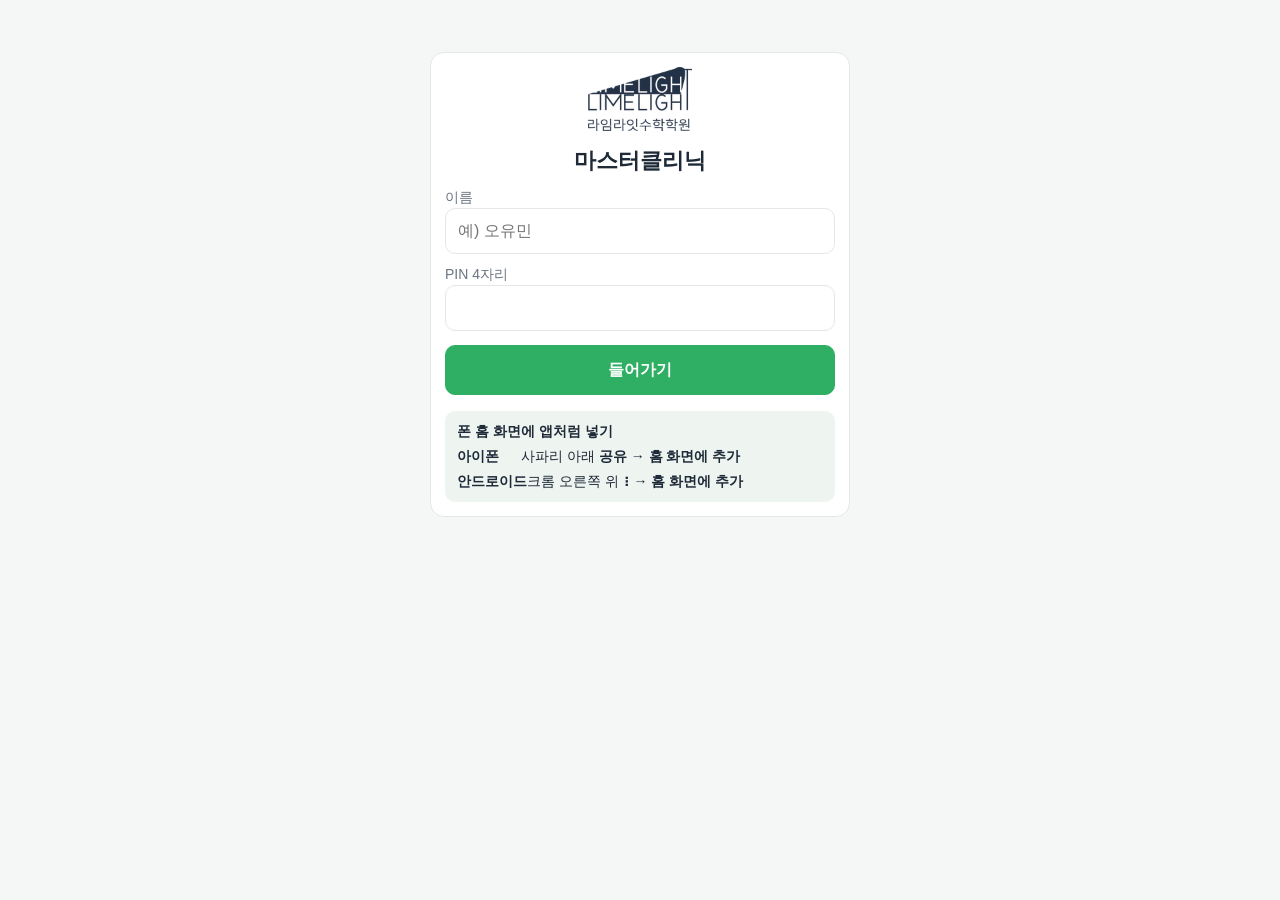
==== clinic/index.html @ de38334d "clinic: 새로고침 아이콘을 그림(SVG)으로 Co-Authored-By: Claude Opus 5.5 <noreply@anthropic.com> Claude-Session: " ====
<!doctype html>
<html lang="ko">
<meta charset="utf-8">
<meta name="viewport" content="width=device-width, initial-scale=1, viewport-fit=cover">
<title>라임라잇 마클</title>
<meta name="theme-color" content="#2eaf64">
<meta name="apple-mobile-web-app-capable" content="yes">
<meta name="apple-mobile-web-app-status-bar-style" content="default">
<meta name="apple-mobile-web-app-title" content="라임라잇 마클">
<link rel="manifest" href="manifest.webmanifest">
<link rel="apple-touch-icon" href="../teacher/icon-192.png">
<style>
@font-face{font-family:"Pretendard";font-weight:400;font-display:swap;src:url("../teacher/fonts/Pretendard-Regular.woff2") format("woff2")}
@font-face{font-family:"Pretendard";font-weight:600;font-display:swap;src:url("../teacher/fonts/Pretendard-SemiBold.woff2") format("woff2")}
@font-face{font-family:"Pretendard";font-weight:700;font-display:swap;src:url("../teacher/fonts/Pretendard-Bold.woff2") format("woff2")}
/* 조교용 마스터클리닉 앱: 폰 한 손 사용. 위 = 요일·시간 선택(고정), 아래 = 교실 카드(학생 출·결). 탭 2개: 마클 · 공지·일정 */
:root{
  --bg:#f5f7f6; --panel:#ffffff; --ink:#1e2a38; --sub:#6b7480; --line:#e4e8e5; --soft:#eef4f0;
  --brand:#2eaf64; --brand-deep:#249a56; --brand-soft:#e4f5ea;
  --bad:#c62828; --bad-soft:#fdecea; --warn:#8a5300; --warn-soft:#fff3d6; --info:#2f5f9e; --info-soft:#e7eef8;
  --font:"Pretendard","Apple SD Gothic Neo","Malgun Gothic",sans-serif;
  color-scheme:light; box-sizing:border-box;
}
*{box-sizing:border-box} html,body{margin:0;height:100%} [hidden]{display:none!important}
body{display:flex;flex-direction:column;overflow:hidden;padding-top:env(safe-area-inset-top,0px);background:var(--bg);color:var(--ink);font-family:var(--font);font-size:16px;line-height:1.5;font-variant-numeric:tabular-nums}
#scroll{flex:1;min-height:0;overflow-y:auto;-webkit-overflow-scrolling:touch;overscroll-behavior-y:contain}
button,input{font:inherit;color:inherit}
button{cursor:pointer;border:1px solid var(--line);background:var(--panel);border-radius:10px;padding:8px 12px}
button.primary{background:var(--brand);color:#fff;border-color:var(--brand);font-weight:700}
button:disabled{opacity:.45;cursor:default}
:focus-visible{outline:2px solid var(--brand-deep);outline-offset:2px}
input{border:1px solid var(--line);border-radius:10px;padding:10px 12px;background:var(--panel);width:100%}
.top{position:sticky;top:0;z-index:6;background:var(--brand);color:#fff;padding:10px 16px;display:flex;align-items:center;gap:10px}
.top .logo{height:34px;width:auto}
.top .me{font-weight:700;font-size:15px;white-space:nowrap}
.top .tday{font-size:14px;font-weight:800;background:#fff;color:var(--brand);border-radius:6px;padding:2px 9px;white-space:nowrap}
.top #refresh{margin-left:auto;flex:none;width:36px;height:36px;padding:0;border-radius:50%;background:#fff;color:var(--brand-deep);border-color:#fff;display:flex;align-items:center;justify-content:center}
.top #refresh:disabled{opacity:.8}
.top #refresh.spin{animation:rf .8s linear infinite}@keyframes rf{to{transform:rotate(360deg)}}
.top #logout{margin-left:6px;background:transparent;color:#fff;border-color:rgba(255,255,255,.6);padding:5px 12px;font-size:14px;white-space:nowrap}
.wrap{max-width:820px;margin:0 auto;padding:12px 16px 24px}
.card{background:var(--panel);border:1px solid var(--line);border-radius:14px;padding:14px}
h3{margin:0 0 8px;font-size:17px}
/* 고정 선택줄 */
.pick{position:sticky;top:var(--toph,54px);z-index:4;background:var(--bg);padding:10px 0 8px;display:grid;gap:8px}
.seg2{display:flex;gap:6px}
.seg2 button{flex:1 1 0;font-weight:700;font-size:16px;padding:10px 4px;border-radius:12px}
.seg2 button[aria-pressed="true"]{background:var(--ink);color:#fff;border-color:var(--ink)}
.slots button[aria-pressed="true"]{background:var(--brand);border-color:var(--brand)}
.slots button small{display:block;font-weight:600;font-size:13px;opacity:.85}
/* 교실 카드 */
.room{background:var(--panel);border:1px solid var(--line);border-radius:14px;overflow:hidden;margin-top:12px}
.room .hd{background:var(--ink);color:#fff;padding:10px 14px;display:flex;align-items:center;gap:10px}
.room .hd b{font-size:19px}
.room .hd span{font-size:15px;opacity:.9}
.room .hd .cnt{margin-left:auto;font-weight:700;font-size:15px;white-space:nowrap}
.room.done .hd{background:var(--brand)}
.st{display:grid;grid-template-columns:minmax(0,1fr) auto;gap:6px 10px;align-items:center;padding:11px 14px;border-top:1px solid var(--line)}
.st:first-of-type{border-top:0}
.st .nm b{font-size:17px}
.st .nm .mk{display:inline-block;margin-left:6px;font-size:13px;font-weight:700;background:var(--info-soft);color:var(--info);border-radius:6px;padding:0 7px;vertical-align:2px}
.st .meta{font-size:15px;color:var(--sub);white-space:nowrap;overflow:hidden;text-overflow:ellipsis}
.st .nmrow{display:flex;align-items:center;gap:8px;min-width:0}
.st .nm b.sn{font-size:21px;font-weight:800;white-space:nowrap;flex:none}
.st .info{display:flex;flex-direction:column;min-width:0;line-height:1.3}
.st .info span{white-space:nowrap;overflow:hidden;text-overflow:ellipsis}
.st .cls{font-size:14px;color:var(--sub);font-weight:400}
.st .rg{font-size:14px;color:var(--ink);font-weight:400}
.st .cls .mk{vertical-align:0}
.st .meta b{color:var(--ink);font-weight:600}
.st .memo{grid-column:1/-1;background:var(--warn-soft);color:var(--warn);border-radius:8px;padding:6px 10px;font-size:15px}
.st .memo + .memo{margin-top:-2px}
.ab{display:flex;gap:6px}
.ab button{min-width:58px;font-weight:700;font-size:16px;padding:9px 0;border-radius:10px}
.ab button.o[aria-pressed="true"]{background:var(--brand);color:#fff;border-color:var(--brand)}
.ab button.x[aria-pressed="true"]{background:var(--bad);color:#fff;border-color:var(--bad)}
.ab .other{font-weight:700;font-size:15px;color:var(--info);background:var(--info-soft);border-radius:8px;padding:8px 10px;white-space:nowrap}
.room .ft{display:flex;align-items:center;gap:10px;padding:10px 14px;border-top:1px solid var(--line);background:var(--soft)}
.room .ft .sum{font-size:15px;color:var(--sub)}
.room .ft button{margin-left:auto;padding:10px 22px;font-size:16px}
.empty{color:var(--sub);text-align:center;padding:18px 0}
.scope{display:flex;gap:6px;margin-top:8px}
.scope button{flex:1 1 0;font-weight:600;font-size:15px;padding:8px 4px;border-radius:10px}
.scope button[aria-pressed="true"]{background:var(--brand);color:#fff;border-color:var(--brand)}
.warnbar{background:var(--bad-soft);color:var(--bad);border-radius:10px;padding:8px 12px;font-weight:600;margin-top:10px}
/* 공지·일정 */
.list .it{display:flex;gap:12px;padding:10px 0;border-top:1px solid var(--line);font-size:16px;white-space:pre-line}
.list .it:first-child{border-top:0}
.list .it .d{min-width:74px;font-weight:700;white-space:nowrap}
.list .it.off .d,.list .it.off .t{color:var(--bad)}
/* 하단 탭 */
.tabs{flex:none;display:grid;grid-template-columns:1fr 1fr 1fr;background:var(--panel);border-top:1px solid var(--line);padding-bottom:env(safe-area-inset-bottom,0px)}
.tabs button{border:0;border-radius:0;background:transparent;padding:12px 0;font-weight:700;font-size:16px;color:var(--sub)}
.tabs button[aria-selected="true"]{color:var(--brand);box-shadow:inset 0 3px 0 var(--brand)}
/* 로그인 */
.login{max-width:420px;margin:40px auto}
.login label{display:block;font-size:14px;color:var(--sub);margin-top:10px}
.login .err{color:var(--bad);margin-top:8px}
.howto{margin-top:16px;background:var(--soft);border-radius:10px;padding:10px 12px;font-size:14px;display:grid;gap:4px}
.howto .os{display:inline-block;min-width:64px;font-weight:700}
.toast{position:fixed;left:50%;bottom:calc(76px + env(safe-area-inset-bottom,0px));transform:translateX(-50%) translateY(20px);background:var(--ink);color:#fff;border-radius:999px;padding:10px 18px;font-weight:600;opacity:0;transition:.2s;z-index:20;max-width:92vw;text-align:center}
.toast.show{opacity:1;transform:translateX(-50%) translateY(0)}
@media (prefers-reduced-motion:reduce){.toast{transition:none}}
@media (min-width:900px){.tabs{display:none}.screen{display:block!important}.both{display:grid;grid-template-columns:minmax(0,1fr) 320px;gap:16px;align-items:start}.both .side{position:sticky;top:calc(var(--toph,54px) + 10px)}.both .man{grid-column:1/-1}}
.duty .row{display:flex;align-items:center;gap:10px;padding:10px 0;border-top:1px solid var(--line);font-size:16px}
.duty .row:first-child{border-top:0}
.duty .row .d{min-width:84px;font-weight:700;white-space:nowrap}
.duty .row .tm{flex:1;min-width:0}
.duty .row .tm small{display:block;color:var(--sub);font-size:13px}
.chip{display:inline-block;padding:4px 10px;border-radius:999px;font-size:13px;font-weight:700;white-space:nowrap;background:var(--brand-soft);color:var(--brand-deep)}
.chip.wait{background:#fde2dd;color:#b3261e}.chip.sub{background:#dbe9fb;color:#1a4fb4}
.duty h3 small{font-weight:500;color:var(--sub);font-size:13px;margin-left:6px}
.lv input{box-sizing:border-box;display:block;width:100%;max-width:100%;min-width:0;font-size:16px;height:46px}
.lv input[type=date],.lv input[type=time]{-webkit-appearance:none;appearance:none;text-align:left;background:var(--panel);color:var(--ink)}
.lv input::-webkit-date-and-time-value{text-align:left}
.lv .two input{flex:1 1 0}
.lv .datebtn{display:flex;align-items:center;justify-content:space-between;width:100%;height:48px;padding:0 14px;font-size:17px;font-weight:700;text-align:left}
.lv .datebtn .ic{font-size:22px}
.lv .pick{margin-top:8px;border:1px solid var(--line);border-radius:12px;padding:10px}
.lv .pick .calhd h3{font-size:16px}
.lv .pd{position:relative;padding:9px 0;border-radius:8px;font-size:15px;font-weight:700;border:0;background:var(--soft);color:var(--ink)}
.lv .pd.sun{color:#d33}
.lv .pd.off{opacity:.3;background:transparent}
.lv .pd.mine::after{content:"";position:absolute;left:50%;bottom:3px;width:6px;height:6px;margin-left:-3px;border-radius:50%;background:var(--brand)}
.lv .pd.on{background:var(--brand);color:#fff}.lv .pd.on::after{background:#fff}
.lv .pkhint{margin-top:8px;font-size:13px;color:var(--sub)}.lv .pkhint i{display:inline-block;width:7px;height:7px;border-radius:50%;background:var(--brand);margin-right:5px;vertical-align:1px}
.lv label{display:block;font-weight:700;margin:12px 0 6px}
.lv .opts{display:flex;flex-wrap:wrap;gap:6px}
.lv .opts button{font-weight:600;padding:8px 12px}
.lv .opts button[aria-pressed="true"]{background:var(--brand);color:#fff;border-color:var(--brand)}
.lv .two{display:flex;gap:8px;margin-top:8px}
.duty .go{width:100%;margin-top:12px;padding:12px;font-size:16px;font-weight:700;border-color:var(--brand);color:var(--brand-deep)}
.duty .sub3{font-weight:700;font-size:14px;color:var(--sub);margin:14px 0 2px}
.lv{margin-top:6px}.lv .two{margin-top:14px}
.duty .row.past{opacity:.45}
.duty .pastbtn{width:100%;margin:4px 0 2px;padding:7px;font-size:14px;color:var(--sub);background:var(--soft)}
.duty .row.now .d{color:var(--brand-deep)}
.duty .row .d.dw{min-width:34px;font-size:17px}
.duty .row .x{padding:6px 10px;font-size:13px}
.calhd{display:flex;align-items:center;justify-content:space-between;margin-bottom:8px}
.calhd h3{margin:0;font-size:19px;text-align:center;flex:1}
.calhd button{width:40px;height:36px;padding:0;font-size:22px;line-height:1}
.calhd button:disabled{opacity:.3}
.legend{display:flex;flex-wrap:wrap;gap:6px 10px;justify-content:center;font-size:13px;color:var(--sub);margin-bottom:8px}
.legend i{display:inline-block;width:12px;height:12px;border-radius:3px;margin-right:4px;vertical-align:-1px}
.cal{display:grid;grid-template-columns:repeat(7,1fr);gap:3px}
.cal .h{text-align:center;font-size:13px;font-weight:700;color:var(--sub);padding:2px 0}
.cal .h.sun{color:#d33}
.cal .c{position:relative;text-align:center;font-weight:600;font-size:15px;padding:6px 0 7px;border-radius:7px;color:#33404d;line-height:1.15;min-height:38px}
.cal .c.w0{color:#a0a8b0;background:#f4f5f6}
.cal .c.sun{color:#d33;background:transparent}
.cal .c.w1{background:#fbe1e1}.cal .c.w2{background:#fde9d3}.cal .c.w3{background:#fbf3cf}.cal .c.w4{background:#e0f0dc}
.cal .c small{display:block;font-size:10px;font-weight:800;letter-spacing:-.3px;margin-top:1px}
.cal .c.hol{background:#d32f2f;color:#fff;font-weight:800;box-shadow:0 0 0 2px #a31515 inset}
.cal .c.holoff{color:#d32f2f;font-weight:800}
.cal .c.today{outline:3px solid var(--ink);outline-offset:1px}
.calnotes{margin-top:10px;font-size:14px;line-height:1.55}
.calnotes div{padding:3px 0}
.calnotes .off{color:#666;font-weight:700}
.calnotes .on{color:#d32f2f;font-weight:800}
.man img{display:block;width:100%;height:auto;border-radius:12px;margin-bottom:12px;background:#fff}
</style>

<div id="scroll">
<div class="top" id="top" hidden>
  <img class="logo" src="../teacher/logo.png" alt="라임라잇수학학원" onerror="this.hidden=true">
  <span class="me" id="meName"></span><span class="tday" id="tday"></span>
  <button id="refresh" aria-label="새로고침" title="새로고침"><svg viewBox="0 0 24 24" width="22" height="22" fill="none" stroke="currentColor" stroke-width="2.4" stroke-linecap="round" stroke-linejoin="round" aria-hidden="true"><path d="M20 12a8 8 0 1 1-2.34-5.66"/><path d="M20 4v5h-5"/></svg></button><button id="logout">로그아웃</button>
</div>

<div class="wrap">
  <div class="login card" id="login">
    <div style="text-align:center;margin-bottom:6px"><img src="../teacher/logo-dark.png" alt="라임라잇수학학원" style="height:64px"></div>
    <h2 style="text-align:center;font-size:22px;margin:4px 0 8px">마스터클리닉</h2>
    <label for="nm">이름</label><input id="nm" placeholder="예) 오유민" autocomplete="username">
    <label for="pin">PIN 4자리</label><input id="pin" type="password" inputmode="numeric" maxlength="6" autocomplete="current-password">
    <div class="err" id="lerr" hidden></div>
    <button class="primary" id="go" style="width:100%;margin-top:14px;padding:12px">들어가기</button>
    <div class="howto"><b>폰 홈 화면에 앱처럼 넣기</b><div><span class="os">아이폰</span>사파리 아래 <b>공유</b> → <b>홈 화면에 추가</b></div><div><span class="os">안드로이드</span>크롬 오른쪽 위 <b>⋮</b> → <b>홈 화면에 추가</b></div></div>
  </div>

  <div id="app" hidden>
    <div class="both">
      <section class="screen" data-tab="mk">
        <div class="pick" id="pick">
          <div class="seg2" id="dayPick"></div>
          <div class="seg2 slots" id="slotPick"></div>
          <div class="scope" id="scopePick"></div>
        </div>
        <div id="rooms"></div>
      </section>
      <section class="screen side duty" data-tab="info">
        <div class="card"><h3>공지</h3><div class="list" id="notices"></div></div>
        <div class="card" style="margin-top:12px"><div class="calhd"><button id="calPrev" aria-label="이전 달">‹</button><h3 id="schTitle">학사일정</h3><button id="calNext" aria-label="다음 달">›</button></div><div id="cal"></div><div class="list" id="sched"></div></div>
        <div class="card" style="margin-top:12px"><h3>근무 상세</h3><div id="myBase"></div><div class="sub3" id="monTitle" hidden>이번 달 근무 상세</div><div id="myWeek" hidden></div>
          <button class="go lvOpen" id="lvOpen">휴무 신청</button>
          <div class="lv" id="lvForm" hidden>
            <label>날짜</label><input type="hidden" id="lvDate"><button type="button" class="datebtn" id="lvDateBtn"><span id="lvDateTxt"></span><span class="ic">📅</span></button><div class="pick" id="lvCal" hidden></div>
            <label>시간</label><div class="opts" id="lvOpts"></div>
            <div class="two" id="lvCustom" hidden><input type="time" id="lvFrom" step="1800"><input type="time" id="lvTo" step="1800"></div>
            <label for="lvWhy">사유 (선택)</label><input id="lvWhy" maxlength="100" placeholder="예: 학교 시험">
            <div class="two"><button id="lvClose" style="flex:1">닫기</button><button class="primary" id="lvGo" style="flex:2;padding:12px;font-size:17px">신청하기</button></div>
          </div>
          <div id="myLeavesWrap"><div class="sub3">내 휴무 신청</div><div id="myLeaves"></div></div>
        </div>
      </section>
      <section class="screen man" data-tab="man" hidden><div id="manual"></div></section>
    </div>
  </div>
</div>
</div>
<nav class="tabs" id="tabs" hidden><button data-go="info">공지</button><button data-go="man">매뉴얼</button><button data-go="mk" aria-selected="true">출석</button></nav>
<div class="toast" id="toast" role="status"></div>

<script>
const $=s=>document.querySelector(s);
const esc=t=>String(t??"").replace(/[&<>"']/g,c=>({"&":"&amp;","<":"&lt;",">":"&gt;",'"':"&quot;","'":"&#39;"}[c]));
const ls={get:k=>{try{return localStorage.getItem("mk_"+k)}catch(e){return null}},set:(k,v)=>{try{localStorage.setItem("mk_"+k,v)}catch(e){}},del:k=>{try{localStorage.removeItem("mk_"+k)}catch(e){}}};
const API="https://script.google.com/macros/s/AKfycbxW5BKDfh3tuWTYDIaZILVPCZwRA4Vbsk0i09XN6-eEpJgauQjHp_hn5AP7x_xM2_Ra/exec";
async function post(body){const r=await fetch(API,{method:"POST",redirect:"follow",headers:{"Content-Type":"text/plain;charset=utf-8"},body:JSON.stringify(body)});return r.json();}
function toast(m,ms){const t=$("#toast");t.textContent=m;t.classList.add("show");clearTimeout(t._h);t._h=setTimeout(()=>t.classList.remove("show"),ms||2600);}
function setTopH(){const t=$("#top");if(t&&!t.hidden)document.documentElement.style.setProperty("--toph",t.offsetHeight+"px")}
addEventListener("resize",setTopH);

let D=null, sel={day:"",slot:""}, picks={};
let scope=ls.get("scope")||"mine"; if(scope==="all")scope="mine"; // 'mine' = 내 담당 교실만 (담당 칸에 내 이름), 'all' = 전체
const isMine=r=>String(r.teacher||"").split(/[\s,·/]+/).includes(D.me.name);
const roomsOf=S=>scope==="mine"?S.rooms.filter(isMine):S.rooms.filter(r=>r.fl===scope); // picks[slot|mkRow] = "출석"|"결석"
const TITLE={"금3":"3시","금6":"6시","토10":"10시","토2":"2시","토5":"5시"};
const TIME={"금3":"3시~6시","금6":"6시~9시","토10":"10시~1시","토2":"2시~5시","토5":"5시~8시"};

function defaultPick(){
  const now=new Date(),wd=now.getDay(),h=now.getHours();
  if(wd===6)return{day:"토",slot:h<13?"토10":h<17?"토2":"토5"};
  if(wd===5)return{day:"금",slot:h<18?"금3":"금6"};
  return{day:"금",slot:"금3"};
}
function go(tab){document.querySelectorAll(".screen").forEach(s=>s.hidden=s.dataset.tab!==tab);document.querySelectorAll("#tabs button").forEach(b=>b.setAttribute("aria-selected",b.dataset.go===tab));$("#scroll").scrollTo({top:0});}
document.querySelectorAll("#tabs button").forEach(b=>b.onclick=()=>go(b.dataset.go));

function render(){
  const b=D; $("#meName").textContent=b.me.name+" 선생님";
  const t=new Date(b.today+"T00:00:00"); $("#tday").textContent=(t.getMonth()+1)+"/"+t.getDate()+"("+b.weekday+")";
  const days=[["금",b.days.금.md],["토",b.days.토.md]];
  $("#dayPick").innerHTML=days.map(([d,md])=>`<button data-d="${d}" aria-pressed="${sel.day===d}">${d}요일 ${md}</button>`).join("");
  const slots=b.slots.filter(s=>s.day===sel.day);
  if(!slots.some(s=>s.code===sel.slot))sel.slot=slots[0].code;
  $("#slotPick").innerHTML=slots.map(s=>{const n=roomsOf(s).reduce((a,r)=>a+r.students.length,0);return`<button data-s="${s.code}" aria-pressed="${sel.slot===s.code}">${TITLE[s.code]}<small>${n}명</small></button>`}).join("");
  document.querySelectorAll("#dayPick button").forEach(x=>x.onclick=()=>{sel.day=x.dataset.d;sel.slot="";render()});
  document.querySelectorAll("#slotPick button").forEach(x=>x.onclick=()=>{sel.slot=x.dataset.s;render()});
  const fls=[...new Set(D.slots.flatMap(x=>x.rooms.map(r=>r.fl)))].filter(Boolean).sort((a,b)=>parseInt(a)-parseInt(b));
  if(scope!=="mine"&&!fls.includes(scope))scope="mine";
  $("#scopePick").innerHTML=`<button data-sc="mine" aria-pressed="${scope==="mine"}">내 담당</button>`+fls.map(f=>`<button data-sc="${esc(f)}" aria-pressed="${scope===f}">${esc(f)}</button>`).join("");
  document.querySelectorAll("#scopePick button").forEach(x=>x.onclick=()=>{scope=x.dataset.sc;ls.set("scope",scope);render()});
  renderRooms(); renderInfo(); setTopH();
}
// 진단 범위 줄이기: "[2.5단계]초등5-2 1~5단원 (…)" → "2.5단계 초5-2 1~5단원"
function shortRange(v){v=String(v||"").trim();if(!v)return"";
  const st=(v.match(/(\d+(?:\.\d+)?)\s*단계/)||[])[1];
  const g=v.match(/(초등|중등|고등|초|중|고)\s*(\d)\s*[-–]\s*(\d)/);
  const u=(v.match(/(\d+(?:\s*[~\-–]\s*\d+)?)\s*단원/)||[])[1];
  const out=[st?st+"단계":"",g?g[1][0]+g[2]+"-"+g[3]:"",u?u.replace(/\s+/g,"")+"단원":""].filter(Boolean).join(" ");
  return out||v.split(/[\n(]/)[0].trim().slice(0,20);}
const curOf=(slot,s)=>picks[slot+"|"+s.mkRow]||(s.att==="출"?"출석":s.att==="결"?"결석":"");
const otherOf=s=>s.att&&s.att!=="출"&&s.att!=="결"?s.att:""; // '토10'(이동)·'보강완료' 같은 사람 표기 → 앱에서 덮어쓰지 않음
function renderRooms(){
  const S=D.slots.find(s=>s.code===sel.slot); const host=$("#rooms");
  if(!S||!S.rooms.length){host.innerHTML=`<div class="empty">이 시간 마클 학생이 없습니다</div>`;return}
  const R=roomsOf(S);
  if(!R.length){host.innerHTML=`<div class="empty">${scope==="mine"?`이 시간에 ${esc(D.me.name)} 선생님 담당 교실이 없습니다<br>위에서 층을 골라 보세요`:`이 시간 ${esc(scope)} 마클 교실이 없습니다`}</div>`;return}
  host.innerHTML=(S.hasCol?"":`<div class="warnbar">마클 시트 3행에 ${esc(S.md)} 날짜 칸이 없어 제출할 수 없습니다. 데스크에 알려 주세요.</div>`)+R.map((r,ri)=>{
    const vals=r.students.map(s=>otherOf(s)?"기타":curOf(S.code,s));
    const o=vals.filter(v=>v==="출석").length,x=vals.filter(v=>v==="결석").length,left=vals.filter(v=>!v).length;
    const saved=r.students.every(s=>s.att);
    return `<div class="room${saved&&!r.students.some(s=>picks[S.code+"|"+s.mkRow]&&picks[S.code+"|"+s.mkRow]!==(s.att==="출"?"출석":s.att==="결"?"결석":""))?" done":""}">
      <div class="hd"><b>${esc(r.fl)} ${esc(r.rm)}</b><span>${esc(r.teacher||"")}${r.teacher?" 선생님":""}</span><span class="cnt">${r.students.length}명</span></div>
      ${r.students.map(s=>{const cur=curOf(S.code,s),oth=otherOf(s);
        return `<div class="st"><div class="nm"><div class="nmrow"><b class="sn">${esc(s.name)}</b><div class="info">${s.cls||s.makeup?`<span class="cls">${esc(s.cls||"")}${s.makeup?`<span class="mk">보강</span>`:""}</span>`:""}${shortRange(s.range)?`<span class="rg">${esc(shortRange(s.range))}</span>`:""}</div></div></div>
          <div class="ab">${oth?`<span class="other">${esc(oth)}</span>`:`<button class="o" data-k="${S.code}|${s.mkRow}" data-v="출석" aria-pressed="${cur==="출석"}">출석</button><button class="x" data-k="${S.code}|${s.mkRow}" data-v="결석" aria-pressed="${cur==="결석"}">결석</button>`}</div>
          ${s.note?`<div class="memo">${esc(s.note)}</div>`:""}${s.req?`<div class="memo">${esc(s.req)}</div>`:""}</div>`}).join("")}
      <div class="ft"><span class="sum">출석 ${o} · 결석 ${x}${left?` · 안 누름 ${left}`:""}</span><button class="primary" data-sub="${ri}" ${S.hasCol?"":"disabled"}>제출</button></div></div>`}).join("");
  host.querySelectorAll(".ab button").forEach(bt=>bt.onclick=()=>{picks[bt.dataset.k]=bt.dataset.v;renderRooms()});
  host.querySelectorAll("[data-sub]").forEach(bt=>bt.onclick=()=>submit(S,R[+bt.dataset.sub],bt));
}
async function submit(S,r,bt){
  const live=r.students.filter(s=>!otherOf(s));
  const left=live.filter(s=>!curOf(S.code,s));
  if(left.length){toast("출석·결석을 아직 안 누른 학생: "+left.slice(0,3).map(s=>s.name).join(", ")+(left.length>3?" 외 "+(left.length-3)+"명":""));return}
  const items=live.map(s=>({name:s.name,status:curOf(S.code,s),note:"",makeup:!!s.makeup,mkRow:s.mkRow}));
  bt.disabled=true;bt.textContent="저장 중…";
  try{
    const res=await post({a:"attendance",t:ls.get("token")||"",date:S.ymd,cls:"마클 "+S.code+" "+r.fl+" "+r.rm,items,weekly:null,mk:{code:S.code},clinicOnly:true});
    if(!res.ok)throw new Error(res.error||"fail");
    items.forEach(i=>{const s=r.students.find(x=>x.mkRow===i.mkRow);if(s)s.att=i.status==="결석"?"결":"출";delete picks[S.code+"|"+i.mkRow]});
    const kept=res.mk&&res.mk.kept&&res.mk.kept.length?" · 그대로 둔 칸 "+res.mk.kept.length:"";
    toast(`${r.fl} ${r.rm} 제출했습니다 · 출석 ${items.filter(i=>i.status==="출석").length} · 결석 ${items.filter(i=>i.status==="결석").length}${kept}`);
    renderRooms();
  }catch(e){if(e.message==="auth"){logout("다시 로그인해 주세요")}else toast("저장하지 못했습니다. 연결을 확인하고 다시 눌러 주세요");bt.disabled=false;bt.textContent="제출"}
}
// 매뉴얼: clinic/manual/ 폴더 그림 파일(킴쌤 제작). 순서대로 파일 이름만 적으면 됨
const MANUAL=[];
// 근무 탭 (조교근무 탭 ← API duty)
let lvPick="", calIdx=0, showPast=false;
const chipOf=(st,sub)=>st==="대체 완료"?`<span class="chip sub">대체 완료 · ${esc(sub||"")}</span>`:st==="대체 미정"?`<span class="chip wait">휴무 · 대체 미정</span>`:`<span class="chip">근무</span>`;
function renderDuty(){
  const g=D.duty;
  if(!g){$("#myWeek").innerHTML=`<div class="empty">${g===undefined?"근무표 불러오는 중…":"근무표를 불러오지 못했습니다"}</div>`;$("#myLeavesWrap").hidden=true;return}
  const B=g.base||[], DOW="일월화수목금토", ORD="월화수목금토일", pad=t=>String(t||"").padStart(5,"0");
  const t0=new Date(D.today+"T00:00:00"), Y=t0.getFullYear(), Mo=t0.getMonth();
  // ① 요일별 고정 근무
  const byDow=ORD.split("").map(d=>[d,B.filter(b=>b.dow===d).sort((a,b)=>pad(a.from)<pad(b.from)?-1:1)]).filter(x=>x[1].length);
  $("#myBase").innerHTML=byDow.length?byDow.map(([d,list])=>`<div class="row"><span class="d dw">${d}</span><span class="tm">${list.map(b=>esc(b.from)+"~"+esc(b.to)+(b.memo?` <small style="display:inline">${esc(b.memo)}</small>`:"")).join("<br>")}</span></div>`).join(""):`<div class="empty">등록된 기본 근무가 없습니다<br>데스크에 근무 요일·시간을 알려 주세요</div>`;
  // ② 이번 달 근무 상세 (기본 근무 × 이번 달 날짜, 휴무 신청 반영)
  $("#monTitle").textContent=(Mo+1)+"월 근무 상세"; // 근무 상세는 숨김(킴쌤 10/17) — #myWeek hidden
  const Lall=g.leaves||[], rows=[], last=new Date(Y,Mo+1,0).getDate();
  for(let d=1;d<=last;d++){const dt=new Date(Y,Mo,d),dw=DOW[dt.getDay()],ymd=Y+"-"+String(Mo+1).padStart(2,"0")+"-"+String(d).padStart(2,"0");
    B.filter(b=>b.dow===dw).sort((a,b)=>pad(a.from)<pad(b.from)?-1:1).forEach(b=>{
      const l=Lall.find(l=>l.ymd===ymd&&(!l.from||pad(l.from)<pad(b.to))&&(!l.to||pad(l.to)>pad(b.from)));
      rows.push({ymd,label:(Mo+1)+"/"+d+" ("+dw+")",b,st:l?l.status:"근무",sub:l?l.sub:"",past:ymd<D.today,today:ymd===D.today});});}
  const rowH=r=>`<div class="row${r.past?" past":""}${r.today?" now":""}"><span class="d">${r.label}</span><span class="tm">${esc(r.b.from)}~${esc(r.b.to)}</span>${chipOf(r.st,r.sub)}</div>`;
  const P=rows.filter(r=>r.past), F=rows.filter(r=>!r.past);
  $("#myWeek").innerHTML=(P.length?`<button class="pastbtn" id="pastBtn">${showPast?"지난 근무 접기":"지난 근무 "+P.length+"건 보기"}</button>`+(showPast?P.map(rowH).join(""):""):"")+F.map(rowH).join("")+(B.length&&!F.length?`<div class="empty">이번 달 남은 근무가 없습니다</div>`:"");
  if($("#pastBtn"))$("#pastBtn").onclick=()=>{showPast=!showPast;renderDuty()};
  const L=Lall.filter(l=>l.ymd>=D.today);
  $("#myLeavesWrap").hidden=!L.length;
  $("#myLeaves").innerHTML=L.length?L.map(l=>`<div class="row"><span class="d">${esc(l.date)}</span><span class="tm">${l.from?esc(l.from)+"~"+esc(l.to||""):"하루 전체"}${l.room?`<small>${esc(l.room)}</small>`:""}</span>${chipOf(l.status,l.sub)}${l.sub?"":`<button class="x" data-cancel="${l.row}">취소</button>`}</div>`).join(""):`<div class="empty">신청한 휴무가 없습니다</div>`;
  $("#myLeaves").querySelectorAll("[data-cancel]").forEach(b=>b.onclick=()=>cancelLeave(+b.dataset.cancel,b));
  const di=$("#lvDate"); if(!di.value||di.value<D.today)di.value=D.today; showLvDate(); renderLvOpts();
}
function renderLvOpts(){
  const v=$("#lvDate").value; const dow=v?"일월화수목금토"[new Date(v+"T00:00:00").getDay()]:"";
  const mine=((D.duty&&D.duty.base)||[]).filter(b=>b.dow===dow);
  const opts=[["all","하루 전체"]].concat(mine.map(b=>[b.from+"|"+b.to,b.from+"~"+b.to])).concat([["custom","직접 입력"]]);
  if(!opts.some(o=>o[0]===lvPick))lvPick=mine.length?opts[1][0]:"all";
  $("#lvOpts").innerHTML=opts.map(([k,l])=>`<button data-k="${esc(k)}" aria-pressed="${lvPick===k}">${esc(l)}</button>`).join("")+(v&&!mine.length?`<div class="meta" style="width:100%;color:var(--sub);font-size:14px">이 날은 기본 근무가 없습니다</div>`:"");
  $("#lvOpts").querySelectorAll("button").forEach(b=>b.onclick=()=>{lvPick=b.dataset.k;renderLvOpts()});
  $("#lvCustom").hidden=lvPick!=="custom";
}
// 날짜 고르기: 📅 누르면 달력이 펼쳐짐(이번 달~2달 뒤). 내 근무 요일은 초록 점
let pkM=null;
function showLvDate(){const v=$("#lvDate").value;if(!v){$("#lvDateTxt").textContent="날짜 고르기";return}const d=new Date(v+"T00:00:00");$("#lvDateTxt").textContent=(d.getMonth()+1)+"월 "+d.getDate()+"일 ("+"일월화수목금토"[d.getDay()]+")";}
function renderPick(){
  const t=new Date(D.today+"T00:00:00"); if(!pkM)pkM=new Date(t.getFullYear(),t.getMonth(),1);
  const y=pkM.getFullYear(),m=pkM.getMonth(),first=new Date(y,m,1).getDay(),last=new Date(y,m+1,0).getDate();
  const minM=new Date(t.getFullYear(),t.getMonth(),1),maxM=new Date(t.getFullYear(),t.getMonth()+2,1);
  const mine=new Set(((D.duty&&D.duty.base)||[]).map(b=>b.dow)), sel=$("#lvDate").value;
  let g=`<div class="calhd"><button type="button" id="pkPrev" ${pkM<=minM?"disabled":""}>‹</button><h3>${y}년 ${m+1}월</h3><button type="button" id="pkNext" ${pkM>=maxM?"disabled":""}>›</button></div><div class="cal">`+["일","월","화","수","목","금","토"].map((h,i)=>`<div class="h${i===0?" sun":""}">${h}</div>`).join("")+"<div></div>".repeat(first);
  for(let d=1;d<=last;d++){const ymd=y+"-"+String(m+1).padStart(2,"0")+"-"+String(d).padStart(2,"0"),dw="일월화수목금토"[(first+d-1)%7],past=ymd<D.today;
    g+=`<button type="button" class="pd${past?" off":""}${ymd===sel?" on":""}${mine.has(dw)?" mine":""}${dw==="일"?" sun":""}" data-ymd="${ymd}" ${past?"disabled":""}>${d}</button>`;}
  $("#lvCal").innerHTML=g+`</div><div class="pkhint"><i></i>내 근무 요일</div>`;
  $("#pkPrev").onclick=()=>{pkM=new Date(y,m-1,1);renderPick()};$("#pkNext").onclick=()=>{pkM=new Date(y,m+1,1);renderPick()};
  $("#lvCal").querySelectorAll(".pd:not([disabled])").forEach(b=>b.onclick=()=>{$("#lvDate").value=b.dataset.ymd;$("#lvCal").hidden=true;showLvDate();lvPick="";renderLvOpts();});
}
$("#lvDateBtn").onclick=()=>{const c=$("#lvCal");c.hidden=!c.hidden;if(!c.hidden){const v=$("#lvDate").value;if(v){const d=new Date(v+"T00:00:00");pkM=new Date(d.getFullYear(),d.getMonth(),1)}renderPick()}};
$("#lvOpen").onclick=()=>{$("#lvForm").hidden=false;$("#lvOpen").hidden=true;renderLvOpts()};
$("#lvClose").onclick=()=>{$("#lvForm").hidden=true;$("#lvOpen").hidden=false};
$("#lvGo").onclick=async()=>{
  const date=$("#lvDate").value; if(!date){toast("날짜를 골라 주세요");return}
  let from="",to=""; if(lvPick==="custom"){from=$("#lvFrom").value;to=$("#lvTo").value;if(!from||!to||from>=to){toast("시작·끝 시간을 확인해 주세요");return}}else if(lvPick!=="all")[from,to]=lvPick.split("|");
  const bt=$("#lvGo"); bt.disabled=true; bt.textContent="신청 중…";
  try{const r=await post({a:"leave",t:ls.get("token")||"",date,from,to,reason:$("#lvWhy").value.trim()});
    if(!r.ok)throw new Error(r.error||"fail");
    D.duty=r.duty;ls.set("data",JSON.stringify(D));$("#lvWhy").value="";$("#lvForm").hidden=true;$("#lvOpen").hidden=false;renderDuty();toast("휴무 신청했습니다"+(r.room?" · "+r.room:""),3500);}
  catch(e){const m={auth:"다시 로그인해 주세요",dup:"이미 같은 시간에 신청했습니다",past:"지난 날짜는 신청할 수 없습니다",time:"시간을 확인해 주세요",full:"신청 칸이 가득 찼습니다. 데스크에 알려 주세요"}[e.message];if(e.message==="auth")logout(m);else toast(m||"신청하지 못했습니다. 연결을 확인해 주세요")}
  finally{bt.disabled=false;bt.textContent="신청하기"}
};
async function cancelLeave(row,bt){
  bt.disabled=true;
  try{const r=await post({a:"leaveCancel",t:ls.get("token")||"",row});if(!r.ok)throw new Error(r.error||"fail");D.duty=r.duty;ls.set("data",JSON.stringify(D));renderDuty();toast("휴무 신청을 취소했습니다")}
  catch(e){toast(e.message==="done"?"대체가 정해져서 앱에서 취소할 수 없습니다. 데스크에 알려 주세요":"취소하지 못했습니다");bt.disabled=false}
}
function renderManual(){$("#manual").innerHTML=MANUAL.length?MANUAL.map((f,i)=>`<img src="manual/${f}" alt="매뉴얼 ${i+1}" loading="lazy">`).join(""):`<div class="card"><div class="empty">매뉴얼 준비 중입니다</div></div>`;}
function renderInfo(){renderManual();renderDuty();
  const N=D.notices||[]; $("#notices").innerHTML=N.length?N.map(n=>`<div class="it"><span class="d">${esc(n.date)}</span><span class="t">${esc(n.text)}</span></div>`).join(""):`<div class="empty">공지가 없습니다</div>`;
  const t=new Date(D.today+"T00:00:00"); const C=D.cal||[]; if(calIdx>=C.length)calIdx=0;
  const cm=C[calIdx]; const M=cm?cm.m:t.getMonth()+1; $("#schTitle").textContent=cm?cm.title+" 학사일정":M+"월 학사일정";
  $("#calPrev").hidden=$("#calNext").hidden=!C.length; $("#calPrev").disabled=calIdx<=0; $("#calNext").disabled=calIdx>=C.length-1;
  $("#calPrev").onclick=()=>{calIdx--;renderInfo()}; $("#calNext").onclick=()=>{calIdx++;renderInfo()};
  if(cm){
    const first=new Date(cm.y,cm.m-1,1).getDay(); const isToday=d=>cm.y===t.getFullYear()&&cm.m===t.getMonth()+1&&d===t.getDate();
    let g=["일","월","화","수","목","금","토"].map((h,i)=>`<div class="h${i===0?" sun":""}">${h}</div>`).join("")+"<div></div>".repeat(first);
    g+=cm.days.map(x=>{const dow=(first+x.d-1)%7;const h=x.red&&dow!==0;const cls=dow===0?"sun":h&&x.wk?"hol":h?"w0 holoff":"w"+x.wk;return`<div class="c ${cls}${isToday(x.d)?" today":""}">${x.d}${h?`<small>${x.wk?"정상수업":"휴강"}</small>`:""}</div>`}).join("");
    $("#cal").innerHTML=`<div class="legend"><span><i style="background:#d32f2f"></i><b style="color:#d32f2f">공휴일 정상수업</b></span><span><i style="background:#f4f5f6;border:1px solid #ccc"></i>수업 없음</span><span><i style="background:#fbe1e1"></i>1주</span><span><i style="background:#fde9d3"></i>2주</span><span><i style="background:#fbf3cf"></i>3주</span><span><i style="background:#e0f0dc"></i>4주</span></div><div class="cal">${g}</div>`+(cm.notes.length?`<div class="calnotes">${cm.notes.map(n=>`<div class="${/휴강|휴원|방학|휴무/.test(n)?"off":/정상/.test(n)?"on":""}">※ ${esc(n)}</div>`).join("")}</div>`:"");
  } else $("#cal").innerHTML="";
  const md=s=>{const m=String(s||"").match(/(\d{1,2})\/(\d{1,2})/);return m?[+m[1],+m[2]]:null};
  const rows=(D.schedule||[]).map(x=>({x,d:md(x.date)})).filter(o=>o.d&&o.d[0]===M).sort((a,b)=>a.d[1]-b.d[1]);
  $("#sched").innerHTML=cm?"":(rows.length?rows.map(({x})=>`<div class="it"><span class="d">${esc(x.date)}</span><span class="t">${esc((x.kind?x.kind+" · ":"")+x.text)}</span></div>`).join(""):`<div class="empty">이번 달 일정이 없습니다</div>`); // 달력이 있으면 교무실 학사일정 목록은 안 보임(킴쌤 10/17)
}

function showApp(){$("#login").hidden=true;$("#app").hidden=false;$("#top").hidden=false;$("#tabs").hidden=false;if(!sel.day)sel=defaultPick();render();go(innerWidth>=900?"mk":(ls.get("tab")||"mk"));}
function logout(msg){ls.del("token");ls.del("data");D=null;picks={};$("#app").hidden=true;$("#top").hidden=true;$("#tabs").hidden=true;$("#login").hidden=false;$("#lerr").textContent=msg||"";$("#lerr").hidden=!msg;}
$("#logout").onclick=()=>logout("");
// 새로고침: 앱 새 버전(화면)과 시트 최신 내용을 한 번에 받아 다시 연다
$("#refresh").onclick=async()=>{const b=$("#refresh");b.disabled=true;b.classList.add("spin");
  try{if("serviceWorker" in navigator){const r=await navigator.serviceWorker.getRegistration();if(r)await r.update();}}catch(e){}
  try{const ks=await caches.keys();await Promise.all(ks.filter(k=>k.startsWith("ll-clinic")).map(k=>caches.delete(k)));}catch(e){}
  location.reload();};
// 속도: 마클 화면(가벼운 것)을 먼저 그리고, 달력·근무표는 뒤이어 따로 받아 채운다
function keepExtras(r){if(D){if(r.cal===undefined)r.cal=D.cal;if(r.duty===undefined)r.duty=D.duty}return r}
async function loadExtras(){
  try{const x=await post({a:"extras",t:ls.get("token")||""});if(!x.ok||!D)return;D.cal=x.cal;D.duty=x.duty;ls.set("data",JSON.stringify(D));renderInfo();}catch(e){}
}
function useData(r){D=keepExtras(r);ls.set("data",JSON.stringify(D));showApp();loadExtras();}
async function load(fresh){
  const c=ls.get("data"); if(c&&!D){try{D=JSON.parse(c);showApp()}catch(e){}}
  try{const r=await post({a:"clinic",t:ls.get("token")||"",fresh:fresh?"1":"0",lite:"1"});if(!r.ok)throw new Error(r.error||"fail");useData(r);}
  catch(e){if(e.message==="auth")logout("다시 로그인해 주세요");else if(D)toast("연결이 안 돼 저장된 화면을 보여줍니다");else logout("연결하지 못했습니다. 잠시 뒤 다시 들어가 주세요")}
}
$("#go").onclick=async()=>{
  const name=$("#nm").value.trim(),pin=$("#pin").value.trim();
  if(!name||!pin){$("#lerr").textContent="이름과 PIN을 적어 주세요";$("#lerr").hidden=false;return}
  $("#go").disabled=true;$("#go").textContent="확인 중…";
  try{const r=await post({a:"login",name,pin,with:"clinic"});if(!r.ok)throw new Error(r.error==="login"?"이름 또는 PIN이 맞지 않습니다":r.error==="locked"?"여러 번 틀려서 15분 동안 잠겼습니다":"연결 실패");ls.set("token",r.token);if(r.clinic&&r.clinic.ok)useData(r.clinic);else await load(true);}
  catch(e){$("#lerr").textContent=e.message.includes("fetch")?"연결하지 못했습니다":e.message;$("#lerr").hidden=false}
  finally{$("#go").disabled=false;$("#go").textContent="들어가기"}
};
document.addEventListener("visibilitychange",()=>{if(document.visibilityState==="visible"&&ls.get("token")&&D)load(true)});
if(ls.get("token"))load(true);
if("serviceWorker" in navigator){try{const had=!!navigator.serviceWorker.controller;navigator.serviceWorker.register("sw.js").then(r=>{try{r.update()}catch(e){}}).catch(()=>{});let done=false;navigator.serviceWorker.addEventListener("controllerchange",()=>{if(done||!had)return;done=true;location.reload()})}catch(e){}}
</script>
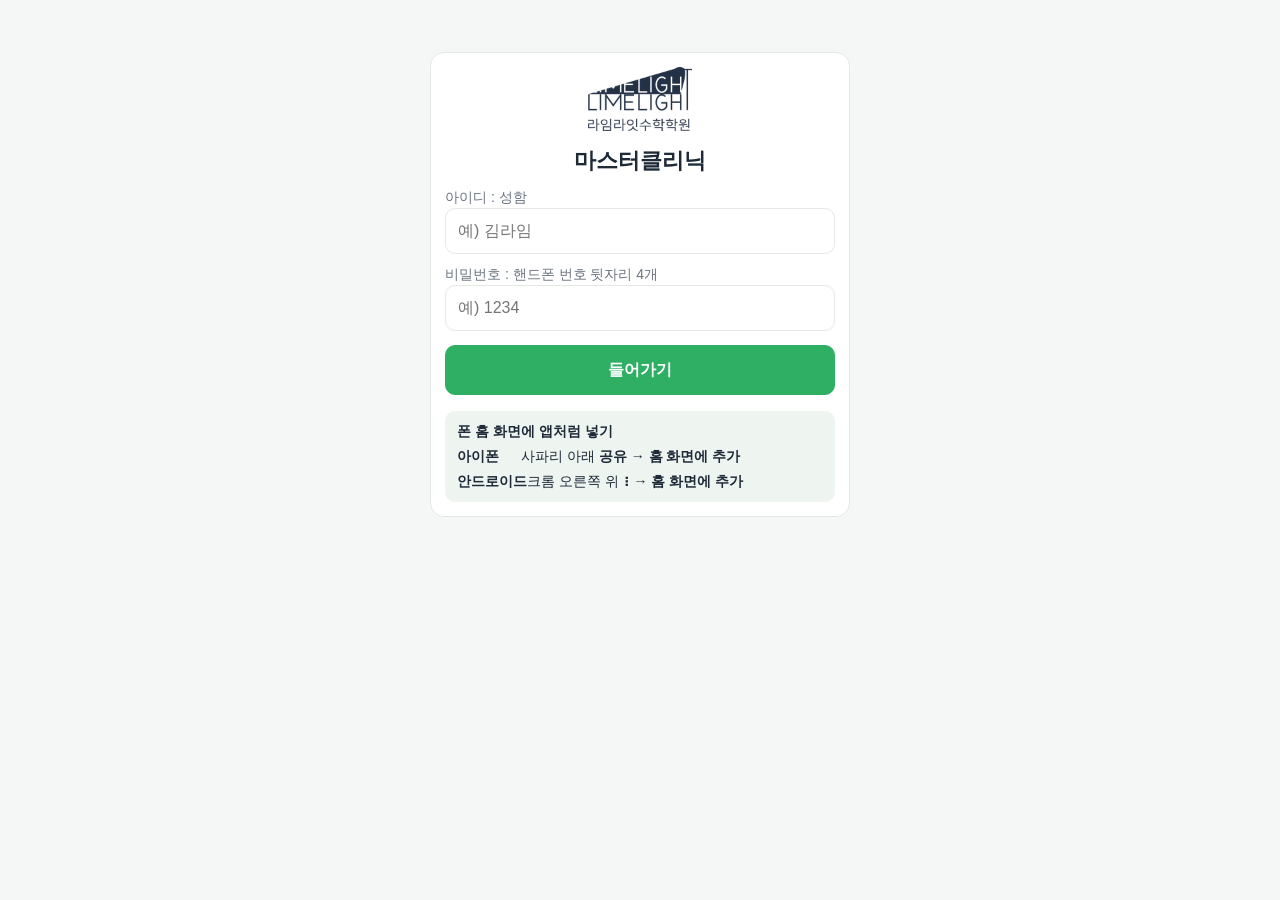
==== commit 33a14049: "앱 권한 안내 문구(조교 앱·선생님 앱), 조교 앱 로그인 안내(성함·핸드폰 뒷자리), 검색 노출 차단 Co-Authored-By: Claude Opus 5.5 <noreply@a" ====
--- a/clinic/index.html
+++ b/clinic/index.html
@@ -1,6 +1,7 @@
 <!doctype html>
 <html lang="ko">
 <meta charset="utf-8">
+<meta name="robots" content="noindex,nofollow">
 <meta name="viewport" content="width=device-width, initial-scale=1, viewport-fit=cover">
 <title>라임라잇 마클</title>
 <meta name="theme-color" content="#2eaf64">
@@ -89,7 +90,7 @@
 .list .it .d{min-width:74px;font-weight:700;white-space:nowrap}
 .list .it.off .d,.list .it.off .t{color:var(--bad)}
 /* 하단 탭 */
-.tabs{flex:none;display:grid;grid-template-columns:1fr 1fr 1fr;background:var(--panel);border-top:1px solid var(--line);padding-bottom:env(safe-area-inset-bottom,0px)}
+.tabs{flex:none;display:grid;grid-template-columns:1fr 1fr;background:var(--panel);border-top:1px solid var(--line);padding-bottom:env(safe-area-inset-bottom,0px)}
 .tabs button{border:0;border-radius:0;background:transparent;padding:12px 0;font-weight:700;font-size:16px;color:var(--sub)}
 .tabs button[aria-selected="true"]{color:var(--brand);box-shadow:inset 0 3px 0 var(--brand)}
 /* 로그인 */
@@ -172,8 +173,8 @@
   <div class="login card" id="login">
     <div style="text-align:center;margin-bottom:6px"><img src="../teacher/logo-dark.png" alt="라임라잇수학학원" style="height:64px"></div>
     <h2 style="text-align:center;font-size:22px;margin:4px 0 8px">마스터클리닉</h2>
-    <label for="nm">이름</label><input id="nm" placeholder="예) 오유민" autocomplete="username">
-    <label for="pin">PIN 4자리</label><input id="pin" type="password" inputmode="numeric" maxlength="6" autocomplete="current-password">
+    <label for="nm">아이디 : 성함</label><input id="nm" placeholder="예) 김라임" autocomplete="username">
+    <label for="pin">비밀번호 : 핸드폰 번호 뒷자리 4개</label><input id="pin" type="password" inputmode="numeric" maxlength="6" placeholder="예) 1234" autocomplete="current-password">
     <div class="err" id="lerr" hidden></div>
     <button class="primary" id="go" style="width:100%;margin-top:14px;padding:12px">들어가기</button>
     <div class="howto"><b>폰 홈 화면에 앱처럼 넣기</b><div><span class="os">아이폰</span>사파리 아래 <b>공유</b> → <b>홈 화면에 추가</b></div><div><span class="os">안드로이드</span>크롬 오른쪽 위 <b>⋮</b> → <b>홈 화면에 추가</b></div></div>
@@ -209,7 +210,7 @@
   </div>
 </div>
 </div>
-<nav class="tabs" id="tabs" hidden><button data-go="info">공지</button><button data-go="man">매뉴얼</button><button data-go="mk" aria-selected="true">출석</button></nav>
+<nav class="tabs" id="tabs" hidden><button data-go="info">공지</button><!-- 매뉴얼 탭: 그림 작업 끝나면 다시 켬 (킴쌤 10/17) <button data-go="man">매뉴얼</button> --><button data-go="mk" aria-selected="true">출석</button></nav>
 <div class="toast" id="toast" role="status"></div>
 
 <script>
@@ -404,13 +405,13 @@
 async function load(fresh){
   const c=ls.get("data"); if(c&&!D){try{D=JSON.parse(c);showApp()}catch(e){}}
   try{const r=await post({a:"clinic",t:ls.get("token")||"",fresh:fresh?"1":"0",lite:"1"});if(!r.ok)throw new Error(r.error||"fail");useData(r);}
-  catch(e){if(e.message==="auth")logout("다시 로그인해 주세요");else if(D)toast("연결이 안 돼 저장된 화면을 보여줍니다");else logout("연결하지 못했습니다. 잠시 뒤 다시 들어가 주세요")}
+  catch(e){if(e.message==="auth")logout("다시 로그인해 주세요");else if(e.message==="role")logout("조교 선생님 전용 앱입니다. 선생님은 선생님 앱으로 들어가 주세요");else if(D)toast("연결이 안 돼 저장된 화면을 보여줍니다");else logout("연결하지 못했습니다. 잠시 뒤 다시 들어가 주세요")}
 }
 $("#go").onclick=async()=>{
   const name=$("#nm").value.trim(),pin=$("#pin").value.trim();
-  if(!name||!pin){$("#lerr").textContent="이름과 PIN을 적어 주세요";$("#lerr").hidden=false;return}
+  if(!name||!pin){$("#lerr").textContent="성함과 핸드폰 뒷자리 4개를 적어 주세요";$("#lerr").hidden=false;return}
   $("#go").disabled=true;$("#go").textContent="확인 중…";
-  try{const r=await post({a:"login",name,pin,with:"clinic"});if(!r.ok)throw new Error(r.error==="login"?"이름 또는 PIN이 맞지 않습니다":r.error==="locked"?"여러 번 틀려서 15분 동안 잠겼습니다":"연결 실패");ls.set("token",r.token);if(r.clinic&&r.clinic.ok)useData(r.clinic);else await load(true);}
+  try{const r=await post({a:"login",name,pin,with:"clinic"});if(!r.ok)throw new Error(r.error==="login"?"성함 또는 핸드폰 뒷자리가 맞지 않습니다":r.error==="locked"?"여러 번 틀려서 15분 동안 잠겼습니다":r.error==="role"?"조교 선생님 전용 앱입니다. 선생님은 선생님 앱으로 들어가 주세요":"연결 실패");ls.set("token",r.token);if(r.clinic&&r.clinic.ok)useData(r.clinic);else await load(true);}
   catch(e){$("#lerr").textContent=e.message.includes("fetch")?"연결하지 못했습니다":e.message;$("#lerr").hidden=false}
   finally{$("#go").disabled=false;$("#go").textContent="들어가기"}
 };
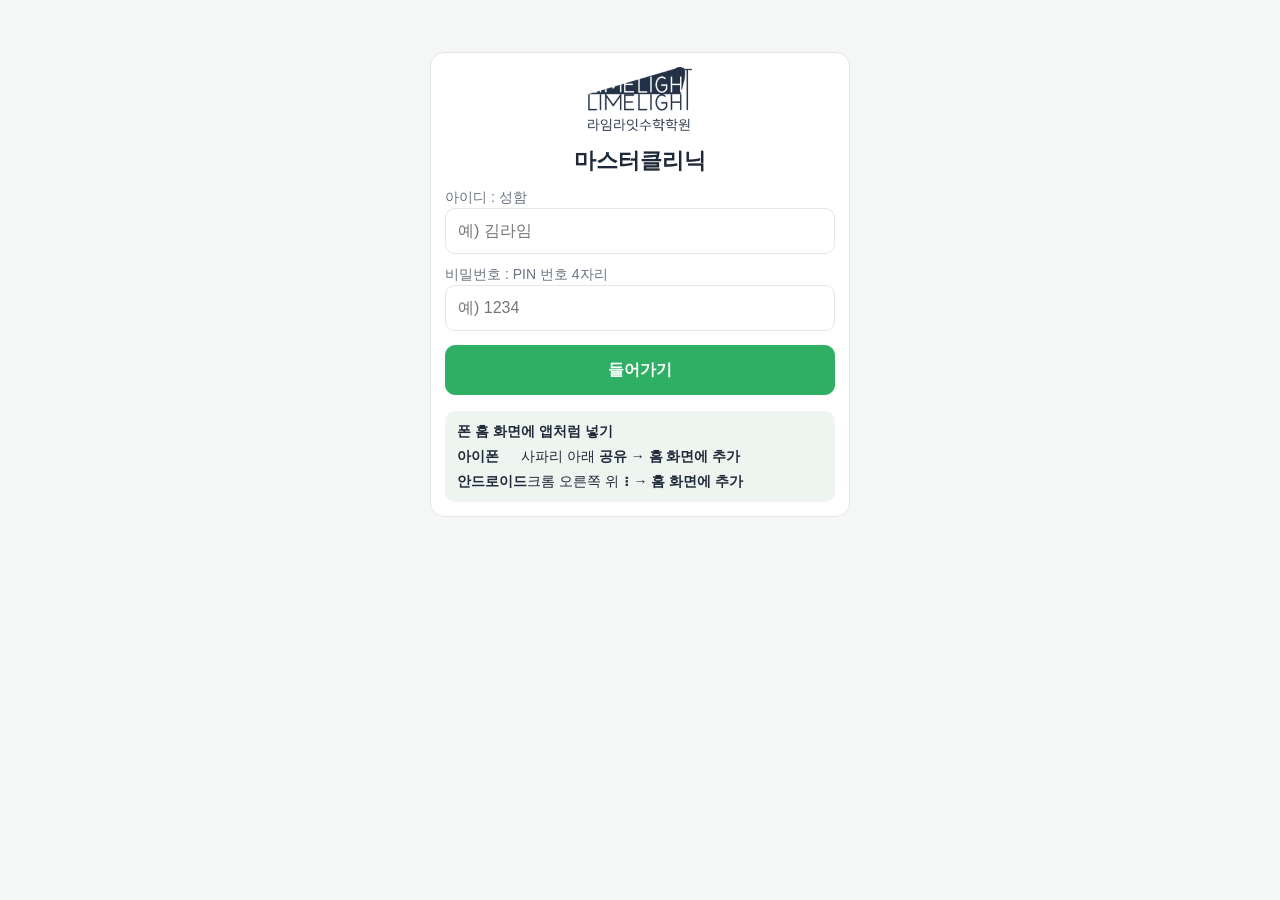
==== commit d70e2903: "clinic: 로그인 안내 '비밀번호 : PIN 번호 4자리' Co-Authored-By: Claude Opus 5.5 <noreply@anthropic.com> Claude-Se" ====
--- a/clinic/index.html
+++ b/clinic/index.html
@@ -174,7 +174,7 @@
     <div style="text-align:center;margin-bottom:6px"><img src="../teacher/logo-dark.png" alt="라임라잇수학학원" style="height:64px"></div>
     <h2 style="text-align:center;font-size:22px;margin:4px 0 8px">마스터클리닉</h2>
     <label for="nm">아이디 : 성함</label><input id="nm" placeholder="예) 김라임" autocomplete="username">
-    <label for="pin">비밀번호 : 핸드폰 번호 뒷자리 4개</label><input id="pin" type="password" inputmode="numeric" maxlength="6" placeholder="예) 1234" autocomplete="current-password">
+    <label for="pin">비밀번호 : PIN 번호 4자리</label><input id="pin" type="password" inputmode="numeric" maxlength="6" placeholder="예) 1234" autocomplete="current-password">
     <div class="err" id="lerr" hidden></div>
     <button class="primary" id="go" style="width:100%;margin-top:14px;padding:12px">들어가기</button>
     <div class="howto"><b>폰 홈 화면에 앱처럼 넣기</b><div><span class="os">아이폰</span>사파리 아래 <b>공유</b> → <b>홈 화면에 추가</b></div><div><span class="os">안드로이드</span>크롬 오른쪽 위 <b>⋮</b> → <b>홈 화면에 추가</b></div></div>
@@ -409,9 +409,9 @@
 }
 $("#go").onclick=async()=>{
   const name=$("#nm").value.trim(),pin=$("#pin").value.trim();
-  if(!name||!pin){$("#lerr").textContent="성함과 핸드폰 뒷자리 4개를 적어 주세요";$("#lerr").hidden=false;return}
+  if(!name||!pin){$("#lerr").textContent="성함과 PIN 번호를 적어 주세요";$("#lerr").hidden=false;return}
   $("#go").disabled=true;$("#go").textContent="확인 중…";
-  try{const r=await post({a:"login",name,pin,with:"clinic"});if(!r.ok)throw new Error(r.error==="login"?"성함 또는 핸드폰 뒷자리가 맞지 않습니다":r.error==="locked"?"여러 번 틀려서 15분 동안 잠겼습니다":r.error==="role"?"조교 선생님 전용 앱입니다. 선생님은 선생님 앱으로 들어가 주세요":"연결 실패");ls.set("token",r.token);if(r.clinic&&r.clinic.ok)useData(r.clinic);else await load(true);}
+  try{const r=await post({a:"login",name,pin,with:"clinic"});if(!r.ok)throw new Error(r.error==="login"?"성함 또는 PIN 번호가 맞지 않습니다":r.error==="locked"?"여러 번 틀려서 15분 동안 잠겼습니다":r.error==="role"?"조교 선생님 전용 앱입니다. 선생님은 선생님 앱으로 들어가 주세요":"연결 실패");ls.set("token",r.token);if(r.clinic&&r.clinic.ok)useData(r.clinic);else await load(true);}
   catch(e){$("#lerr").textContent=e.message.includes("fetch")?"연결하지 못했습니다":e.message;$("#lerr").hidden=false}
   finally{$("#go").disabled=false;$("#go").textContent="들어가기"}
 };
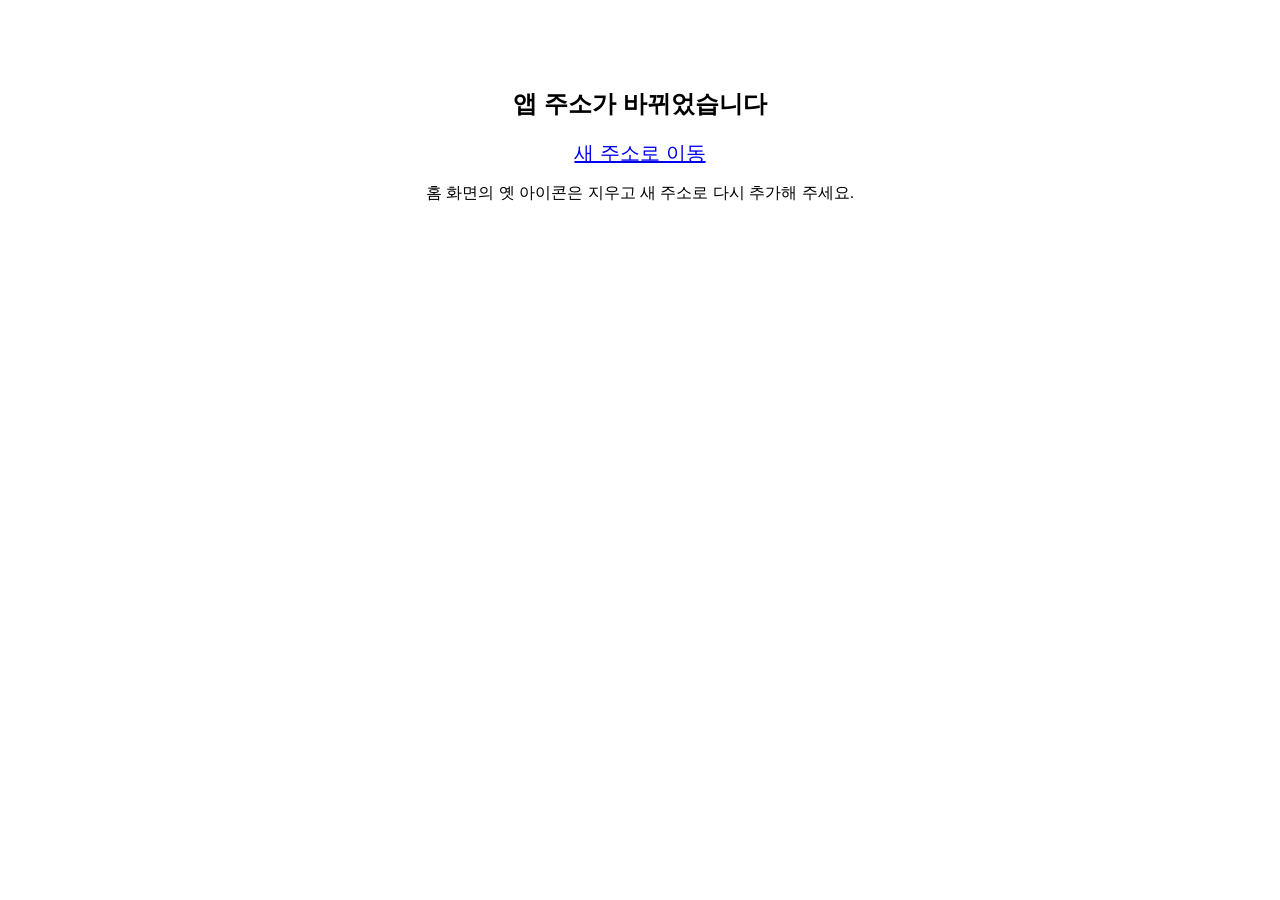
==== commit 44845278: "옛 조교·선생님 앱 삭제 → 새 주소(limelight-smart.github.io) 안내만 남김 Co-Authored-By: Claude Opus 5.5 <noreply@anth" ====
--- a/clinic/index.html
+++ b/clinic/index.html
@@ -1,421 +1,5 @@
-<!doctype html>
-<html lang="ko">
-<meta charset="utf-8">
-<meta name="robots" content="noindex,nofollow">
-<meta name="viewport" content="width=device-width, initial-scale=1, viewport-fit=cover">
-<title>라임라잇 마클</title>
-<meta name="theme-color" content="#2eaf64">
-<meta name="apple-mobile-web-app-capable" content="yes">
-<meta name="apple-mobile-web-app-status-bar-style" content="default">
-<meta name="apple-mobile-web-app-title" content="라임라잇 마클">
-<link rel="manifest" href="manifest.webmanifest">
-<link rel="apple-touch-icon" href="../teacher/icon-192.png">
-<style>
-@font-face{font-family:"Pretendard";font-weight:400;font-display:swap;src:url("../teacher/fonts/Pretendard-Regular.woff2") format("woff2")}
-@font-face{font-family:"Pretendard";font-weight:600;font-display:swap;src:url("../teacher/fonts/Pretendard-SemiBold.woff2") format("woff2")}
-@font-face{font-family:"Pretendard";font-weight:700;font-display:swap;src:url("../teacher/fonts/Pretendard-Bold.woff2") format("woff2")}
-/* 조교용 마스터클리닉 앱: 폰 한 손 사용. 위 = 요일·시간 선택(고정), 아래 = 교실 카드(학생 출·결). 탭 2개: 마클 · 공지·일정 */
-:root{
-  --bg:#f5f7f6; --panel:#ffffff; --ink:#1e2a38; --sub:#6b7480; --line:#e4e8e5; --soft:#eef4f0;
-  --brand:#2eaf64; --brand-deep:#249a56; --brand-soft:#e4f5ea;
-  --bad:#c62828; --bad-soft:#fdecea; --warn:#8a5300; --warn-soft:#fff3d6; --info:#2f5f9e; --info-soft:#e7eef8;
-  --font:"Pretendard","Apple SD Gothic Neo","Malgun Gothic",sans-serif;
-  color-scheme:light; box-sizing:border-box;
-}
-*{box-sizing:border-box} html,body{margin:0;height:100%} [hidden]{display:none!important}
-body{display:flex;flex-direction:column;overflow:hidden;padding-top:env(safe-area-inset-top,0px);background:var(--bg);color:var(--ink);font-family:var(--font);font-size:16px;line-height:1.5;font-variant-numeric:tabular-nums}
-#scroll{flex:1;min-height:0;overflow-y:auto;-webkit-overflow-scrolling:touch;overscroll-behavior-y:contain}
-button,input{font:inherit;color:inherit}
-button{cursor:pointer;border:1px solid var(--line);background:var(--panel);border-radius:10px;padding:8px 12px}
-button.primary{background:var(--brand);color:#fff;border-color:var(--brand);font-weight:700}
-button:disabled{opacity:.45;cursor:default}
-:focus-visible{outline:2px solid var(--brand-deep);outline-offset:2px}
-input{border:1px solid var(--line);border-radius:10px;padding:10px 12px;background:var(--panel);width:100%}
-.top{position:sticky;top:0;z-index:6;background:var(--brand);color:#fff;padding:10px 16px;display:flex;align-items:center;gap:10px}
-.top .logo{height:34px;width:auto}
-.top .me{font-weight:700;font-size:15px;white-space:nowrap}
-.top .tday{font-size:14px;font-weight:800;background:#fff;color:var(--brand);border-radius:6px;padding:2px 9px;white-space:nowrap}
-.top #refresh{margin-left:auto;flex:none;width:36px;height:36px;padding:0;border-radius:50%;background:#fff;color:var(--brand-deep);border-color:#fff;display:flex;align-items:center;justify-content:center}
-.top #refresh:disabled{opacity:.8}
-.top #refresh.spin{animation:rf .8s linear infinite}@keyframes rf{to{transform:rotate(360deg)}}
-.top #logout{margin-left:6px;background:transparent;color:#fff;border-color:rgba(255,255,255,.6);padding:5px 12px;font-size:14px;white-space:nowrap}
-.wrap{max-width:820px;margin:0 auto;padding:12px 16px 24px}
-.card{background:var(--panel);border:1px solid var(--line);border-radius:14px;padding:14px}
-h3{margin:0 0 8px;font-size:17px}
-/* 고정 선택줄 */
-.pick{position:sticky;top:var(--toph,54px);z-index:4;background:var(--bg);padding:10px 0 8px;display:grid;gap:8px}
-.seg2{display:flex;gap:6px}
-.seg2 button{flex:1 1 0;font-weight:700;font-size:16px;padding:10px 4px;border-radius:12px}
-.seg2 button[aria-pressed="true"]{background:var(--ink);color:#fff;border-color:var(--ink)}
-.slots button[aria-pressed="true"]{background:var(--brand);border-color:var(--brand)}
-.slots button small{display:block;font-weight:600;font-size:13px;opacity:.85}
-/* 교실 카드 */
-.room{background:var(--panel);border:1px solid var(--line);border-radius:14px;overflow:hidden;margin-top:12px}
-.room .hd{background:var(--ink);color:#fff;padding:10px 14px;display:flex;align-items:center;gap:10px}
-.room .hd b{font-size:19px}
-.room .hd span{font-size:15px;opacity:.9}
-.room .hd .cnt{margin-left:auto;font-weight:700;font-size:15px;white-space:nowrap}
-.room.done .hd{background:var(--brand)}
-.st{display:grid;grid-template-columns:minmax(0,1fr) auto;gap:6px 10px;align-items:center;padding:11px 14px;border-top:1px solid var(--line)}
-.st:first-of-type{border-top:0}
-.st .nm b{font-size:17px}
-.st .nm .mk{display:inline-block;margin-left:6px;font-size:13px;font-weight:700;background:var(--info-soft);color:var(--info);border-radius:6px;padding:0 7px;vertical-align:2px}
-.st .meta{font-size:15px;color:var(--sub);white-space:nowrap;overflow:hidden;text-overflow:ellipsis}
-.st .nmrow{display:flex;align-items:center;gap:8px;min-width:0}
-.st .nm b.sn{font-size:21px;font-weight:800;white-space:nowrap;flex:none}
-.st .info{display:flex;flex-direction:column;min-width:0;line-height:1.3}
-.st .info span{white-space:nowrap;overflow:hidden;text-overflow:ellipsis}
-.st .cls{font-size:14px;color:var(--sub);font-weight:400}
-.st .rg{font-size:14px;color:var(--ink);font-weight:400}
-.st .cls .mk{vertical-align:0}
-.st .meta b{color:var(--ink);font-weight:600}
-.st .memo{grid-column:1/-1;background:var(--warn-soft);color:var(--warn);border-radius:8px;padding:6px 10px;font-size:15px}
-.st .memo + .memo{margin-top:-2px}
-.ab{display:flex;gap:6px}
-.ab button{min-width:58px;font-weight:700;font-size:16px;padding:9px 0;border-radius:10px}
-.ab button.o[aria-pressed="true"]{background:var(--brand);color:#fff;border-color:var(--brand)}
-.ab button.x[aria-pressed="true"]{background:var(--bad);color:#fff;border-color:var(--bad)}
-.ab .other{font-weight:700;font-size:15px;color:var(--info);background:var(--info-soft);border-radius:8px;padding:8px 10px;white-space:nowrap}
-.room .ft{display:flex;align-items:center;gap:10px;padding:10px 14px;border-top:1px solid var(--line);background:var(--soft)}
-.room .ft .sum{font-size:15px;color:var(--sub)}
-.room .ft button{margin-left:auto;padding:10px 22px;font-size:16px}
-.empty{color:var(--sub);text-align:center;padding:18px 0}
-.scope{display:flex;gap:6px;margin-top:8px}
-.scope button{flex:1 1 0;font-weight:600;font-size:15px;padding:8px 4px;border-radius:10px}
-.scope button[aria-pressed="true"]{background:var(--brand);color:#fff;border-color:var(--brand)}
-.warnbar{background:var(--bad-soft);color:var(--bad);border-radius:10px;padding:8px 12px;font-weight:600;margin-top:10px}
-/* 공지·일정 */
-.list .it{display:flex;gap:12px;padding:10px 0;border-top:1px solid var(--line);font-size:16px;white-space:pre-line}
-.list .it:first-child{border-top:0}
-.list .it .d{min-width:74px;font-weight:700;white-space:nowrap}
-.list .it.off .d,.list .it.off .t{color:var(--bad)}
-/* 하단 탭 */
-.tabs{flex:none;display:grid;grid-template-columns:1fr 1fr;background:var(--panel);border-top:1px solid var(--line);padding-bottom:env(safe-area-inset-bottom,0px)}
-.tabs button{border:0;border-radius:0;background:transparent;padding:12px 0;font-weight:700;font-size:16px;color:var(--sub)}
-.tabs button[aria-selected="true"]{color:var(--brand);box-shadow:inset 0 3px 0 var(--brand)}
-/* 로그인 */
-.login{max-width:420px;margin:40px auto}
-.login label{display:block;font-size:14px;color:var(--sub);margin-top:10px}
-.login .err{color:var(--bad);margin-top:8px}
-.howto{margin-top:16px;background:var(--soft);border-radius:10px;padding:10px 12px;font-size:14px;display:grid;gap:4px}
-.howto .os{display:inline-block;min-width:64px;font-weight:700}
-.toast{position:fixed;left:50%;bottom:calc(76px + env(safe-area-inset-bottom,0px));transform:translateX(-50%) translateY(20px);background:var(--ink);color:#fff;border-radius:999px;padding:10px 18px;font-weight:600;opacity:0;transition:.2s;z-index:20;max-width:92vw;text-align:center}
-.toast.show{opacity:1;transform:translateX(-50%) translateY(0)}
-@media (prefers-reduced-motion:reduce){.toast{transition:none}}
-@media (min-width:900px){.tabs{display:none}.screen{display:block!important}.both{display:grid;grid-template-columns:minmax(0,1fr) 320px;gap:16px;align-items:start}.both .side{position:sticky;top:calc(var(--toph,54px) + 10px)}.both .man{grid-column:1/-1}}
-.duty .row{display:flex;align-items:center;gap:10px;padding:10px 0;border-top:1px solid var(--line);font-size:16px}
-.duty .row:first-child{border-top:0}
-.duty .row .d{min-width:84px;font-weight:700;white-space:nowrap}
-.duty .row .tm{flex:1;min-width:0}
-.duty .row .tm small{display:block;color:var(--sub);font-size:13px}
-.chip{display:inline-block;padding:4px 10px;border-radius:999px;font-size:13px;font-weight:700;white-space:nowrap;background:var(--brand-soft);color:var(--brand-deep)}
-.chip.wait{background:#fde2dd;color:#b3261e}.chip.sub{background:#dbe9fb;color:#1a4fb4}
-.duty h3 small{font-weight:500;color:var(--sub);font-size:13px;margin-left:6px}
-.lv input{box-sizing:border-box;display:block;width:100%;max-width:100%;min-width:0;font-size:16px;height:46px}
-.lv input[type=date],.lv input[type=time]{-webkit-appearance:none;appearance:none;text-align:left;background:var(--panel);color:var(--ink)}
-.lv input::-webkit-date-and-time-value{text-align:left}
-.lv .two input{flex:1 1 0}
-.lv .datebtn{display:flex;align-items:center;justify-content:space-between;width:100%;height:48px;padding:0 14px;font-size:17px;font-weight:700;text-align:left}
-.lv .datebtn .ic{font-size:22px}
-.lv .pick{margin-top:8px;border:1px solid var(--line);border-radius:12px;padding:10px}
-.lv .pick .calhd h3{font-size:16px}
-.lv .pd{position:relative;padding:9px 0;border-radius:8px;font-size:15px;font-weight:700;border:0;background:var(--soft);color:var(--ink)}
-.lv .pd.sun{color:#d33}
-.lv .pd.off{opacity:.3;background:transparent}
-.lv .pd.mine::after{content:"";position:absolute;left:50%;bottom:3px;width:6px;height:6px;margin-left:-3px;border-radius:50%;background:var(--brand)}
-.lv .pd.on{background:var(--brand);color:#fff}.lv .pd.on::after{background:#fff}
-.lv .pkhint{margin-top:8px;font-size:13px;color:var(--sub)}.lv .pkhint i{display:inline-block;width:7px;height:7px;border-radius:50%;background:var(--brand);margin-right:5px;vertical-align:1px}
-.lv label{display:block;font-weight:700;margin:12px 0 6px}
-.lv .opts{display:flex;flex-wrap:wrap;gap:6px}
-.lv .opts button{font-weight:600;padding:8px 12px}
-.lv .opts button[aria-pressed="true"]{background:var(--brand);color:#fff;border-color:var(--brand)}
-.lv .two{display:flex;gap:8px;margin-top:8px}
-.duty .go{width:100%;margin-top:12px;padding:12px;font-size:16px;font-weight:700;border-color:var(--brand);color:var(--brand-deep)}
-.duty .sub3{font-weight:700;font-size:14px;color:var(--sub);margin:14px 0 2px}
-.lv{margin-top:6px}.lv .two{margin-top:14px}
-.duty .row.past{opacity:.45}
-.duty .pastbtn{width:100%;margin:4px 0 2px;padding:7px;font-size:14px;color:var(--sub);background:var(--soft)}
-.duty .row.now .d{color:var(--brand-deep)}
-.duty .row .d.dw{min-width:34px;font-size:17px}
-.duty .row .x{padding:6px 10px;font-size:13px}
-.calhd{display:flex;align-items:center;justify-content:space-between;margin-bottom:8px}
-.calhd h3{margin:0;font-size:19px;text-align:center;flex:1}
-.calhd button{width:40px;height:36px;padding:0;font-size:22px;line-height:1}
-.calhd button:disabled{opacity:.3}
-.legend{display:flex;flex-wrap:wrap;gap:6px 10px;justify-content:center;font-size:13px;color:var(--sub);margin-bottom:8px}
-.legend i{display:inline-block;width:12px;height:12px;border-radius:3px;margin-right:4px;vertical-align:-1px}
-.cal{display:grid;grid-template-columns:repeat(7,1fr);gap:3px}
-.cal .h{text-align:center;font-size:13px;font-weight:700;color:var(--sub);padding:2px 0}
-.cal .h.sun{color:#d33}
-.cal .c{position:relative;text-align:center;font-weight:600;font-size:15px;padding:6px 0 7px;border-radius:7px;color:#33404d;line-height:1.15;min-height:38px}
-.cal .c.w0{color:#a0a8b0;background:#f4f5f6}
-.cal .c.sun{color:#d33;background:transparent}
-.cal .c.w1{background:#fbe1e1}.cal .c.w2{background:#fde9d3}.cal .c.w3{background:#fbf3cf}.cal .c.w4{background:#e0f0dc}
-.cal .c small{display:block;font-size:10px;font-weight:800;letter-spacing:-.3px;margin-top:1px}
-.cal .c.hol{background:#d32f2f;color:#fff;font-weight:800;box-shadow:0 0 0 2px #a31515 inset}
-.cal .c.holoff{color:#d32f2f;font-weight:800}
-.cal .c.today{outline:3px solid var(--ink);outline-offset:1px}
-.calnotes{margin-top:10px;font-size:14px;line-height:1.55}
-.calnotes div{padding:3px 0}
-.calnotes .off{color:#666;font-weight:700}
-.calnotes .on{color:#d32f2f;font-weight:800}
-.man img{display:block;width:100%;height:auto;border-radius:12px;margin-bottom:12px;background:#fff}
-</style>
-
-<div id="scroll">
-<div class="top" id="top" hidden>
-  <img class="logo" src="../teacher/logo.png" alt="라임라잇수학학원" onerror="this.hidden=true">
-  <span class="me" id="meName"></span><span class="tday" id="tday"></span>
-  <button id="refresh" aria-label="새로고침" title="새로고침"><svg viewBox="0 0 24 24" width="22" height="22" fill="none" stroke="currentColor" stroke-width="2.4" stroke-linecap="round" stroke-linejoin="round" aria-hidden="true"><path d="M20 12a8 8 0 1 1-2.34-5.66"/><path d="M20 4v5h-5"/></svg></button><button id="logout">로그아웃</button>
-</div>
-
-<div class="wrap">
-  <div class="login card" id="login">
-    <div style="text-align:center;margin-bottom:6px"><img src="../teacher/logo-dark.png" alt="라임라잇수학학원" style="height:64px"></div>
-    <h2 style="text-align:center;font-size:22px;margin:4px 0 8px">마스터클리닉</h2>
-    <label for="nm">아이디 : 성함</label><input id="nm" placeholder="예) 김라임" autocomplete="username">
-    <label for="pin">비밀번호 : PIN 번호 4자리</label><input id="pin" type="password" inputmode="numeric" maxlength="6" placeholder="예) 1234" autocomplete="current-password">
-    <div class="err" id="lerr" hidden></div>
-    <button class="primary" id="go" style="width:100%;margin-top:14px;padding:12px">들어가기</button>
-    <div class="howto"><b>폰 홈 화면에 앱처럼 넣기</b><div><span class="os">아이폰</span>사파리 아래 <b>공유</b> → <b>홈 화면에 추가</b></div><div><span class="os">안드로이드</span>크롬 오른쪽 위 <b>⋮</b> → <b>홈 화면에 추가</b></div></div>
-  </div>
-
-  <div id="app" hidden>
-    <div class="both">
-      <section class="screen" data-tab="mk">
-        <div class="pick" id="pick">
-          <div class="seg2" id="dayPick"></div>
-          <div class="seg2 slots" id="slotPick"></div>
-          <div class="scope" id="scopePick"></div>
-        </div>
-        <div id="rooms"></div>
-      </section>
-      <section class="screen side duty" data-tab="info">
-        <div class="card"><h3>공지</h3><div class="list" id="notices"></div></div>
-        <div class="card" style="margin-top:12px"><div class="calhd"><button id="calPrev" aria-label="이전 달">‹</button><h3 id="schTitle">학사일정</h3><button id="calNext" aria-label="다음 달">›</button></div><div id="cal"></div><div class="list" id="sched"></div></div>
-        <div class="card" style="margin-top:12px"><h3>근무 상세</h3><div id="myBase"></div><div class="sub3" id="monTitle" hidden>이번 달 근무 상세</div><div id="myWeek" hidden></div>
-          <button class="go lvOpen" id="lvOpen">휴무 신청</button>
-          <div class="lv" id="lvForm" hidden>
-            <label>날짜</label><input type="hidden" id="lvDate"><button type="button" class="datebtn" id="lvDateBtn"><span id="lvDateTxt"></span><span class="ic">📅</span></button><div class="pick" id="lvCal" hidden></div>
-            <label>시간</label><div class="opts" id="lvOpts"></div>
-            <div class="two" id="lvCustom" hidden><input type="time" id="lvFrom" step="1800"><input type="time" id="lvTo" step="1800"></div>
-            <label for="lvWhy">사유 (선택)</label><input id="lvWhy" maxlength="100" placeholder="예: 학교 시험">
-            <div class="two"><button id="lvClose" style="flex:1">닫기</button><button class="primary" id="lvGo" style="flex:2;padding:12px;font-size:17px">신청하기</button></div>
-          </div>
-          <div id="myLeavesWrap"><div class="sub3">내 휴무 신청</div><div id="myLeaves"></div></div>
-        </div>
-      </section>
-      <section class="screen man" data-tab="man" hidden><div id="manual"></div></section>
-    </div>
-  </div>
-</div>
-</div>
-<nav class="tabs" id="tabs" hidden><button data-go="info">공지</button><!-- 매뉴얼 탭: 그림 작업 끝나면 다시 켬 (킴쌤 10/17) <button data-go="man">매뉴얼</button> --><button data-go="mk" aria-selected="true">출석</button></nav>
-<div class="toast" id="toast" role="status"></div>
-
-<script>
-const $=s=>document.querySelector(s);
-const esc=t=>String(t??"").replace(/[&<>"']/g,c=>({"&":"&amp;","<":"&lt;",">":"&gt;",'"':"&quot;","'":"&#39;"}[c]));
-const ls={get:k=>{try{return localStorage.getItem("mk_"+k)}catch(e){return null}},set:(k,v)=>{try{localStorage.setItem("mk_"+k,v)}catch(e){}},del:k=>{try{localStorage.removeItem("mk_"+k)}catch(e){}}};
-const API="https://script.google.com/macros/s/AKfycbxW5BKDfh3tuWTYDIaZILVPCZwRA4Vbsk0i09XN6-eEpJgauQjHp_hn5AP7x_xM2_Ra/exec";
-async function post(body){const r=await fetch(API,{method:"POST",redirect:"follow",headers:{"Content-Type":"text/plain;charset=utf-8"},body:JSON.stringify(body)});return r.json();}
-function toast(m,ms){const t=$("#toast");t.textContent=m;t.classList.add("show");clearTimeout(t._h);t._h=setTimeout(()=>t.classList.remove("show"),ms||2600);}
-function setTopH(){const t=$("#top");if(t&&!t.hidden)document.documentElement.style.setProperty("--toph",t.offsetHeight+"px")}
-addEventListener("resize",setTopH);
-
-let D=null, sel={day:"",slot:""}, picks={};
-let scope=ls.get("scope")||"mine"; if(scope==="all")scope="mine"; // 'mine' = 내 담당 교실만 (담당 칸에 내 이름), 'all' = 전체
-const isMine=r=>String(r.teacher||"").split(/[\s,·/]+/).includes(D.me.name);
-const roomsOf=S=>scope==="mine"?S.rooms.filter(isMine):S.rooms.filter(r=>r.fl===scope); // picks[slot|mkRow] = "출석"|"결석"
-const TITLE={"금3":"3시","금6":"6시","토10":"10시","토2":"2시","토5":"5시"};
-const TIME={"금3":"3시~6시","금6":"6시~9시","토10":"10시~1시","토2":"2시~5시","토5":"5시~8시"};
-
-function defaultPick(){
-  const now=new Date(),wd=now.getDay(),h=now.getHours();
-  if(wd===6)return{day:"토",slot:h<13?"토10":h<17?"토2":"토5"};
-  if(wd===5)return{day:"금",slot:h<18?"금3":"금6"};
-  return{day:"금",slot:"금3"};
-}
-function go(tab){document.querySelectorAll(".screen").forEach(s=>s.hidden=s.dataset.tab!==tab);document.querySelectorAll("#tabs button").forEach(b=>b.setAttribute("aria-selected",b.dataset.go===tab));$("#scroll").scrollTo({top:0});}
-document.querySelectorAll("#tabs button").forEach(b=>b.onclick=()=>go(b.dataset.go));
-
-function render(){
-  const b=D; $("#meName").textContent=b.me.name+" 선생님";
-  const t=new Date(b.today+"T00:00:00"); $("#tday").textContent=(t.getMonth()+1)+"/"+t.getDate()+"("+b.weekday+")";
-  const days=[["금",b.days.금.md],["토",b.days.토.md]];
-  $("#dayPick").innerHTML=days.map(([d,md])=>`<button data-d="${d}" aria-pressed="${sel.day===d}">${d}요일 ${md}</button>`).join("");
-  const slots=b.slots.filter(s=>s.day===sel.day);
-  if(!slots.some(s=>s.code===sel.slot))sel.slot=slots[0].code;
-  $("#slotPick").innerHTML=slots.map(s=>{const n=roomsOf(s).reduce((a,r)=>a+r.students.length,0);return`<button data-s="${s.code}" aria-pressed="${sel.slot===s.code}">${TITLE[s.code]}<small>${n}명</small></button>`}).join("");
-  document.querySelectorAll("#dayPick button").forEach(x=>x.onclick=()=>{sel.day=x.dataset.d;sel.slot="";render()});
-  document.querySelectorAll("#slotPick button").forEach(x=>x.onclick=()=>{sel.slot=x.dataset.s;render()});
-  const fls=[...new Set(D.slots.flatMap(x=>x.rooms.map(r=>r.fl)))].filter(Boolean).sort((a,b)=>parseInt(a)-parseInt(b));
-  if(scope!=="mine"&&!fls.includes(scope))scope="mine";
-  $("#scopePick").innerHTML=`<button data-sc="mine" aria-pressed="${scope==="mine"}">내 담당</button>`+fls.map(f=>`<button data-sc="${esc(f)}" aria-pressed="${scope===f}">${esc(f)}</button>`).join("");
-  document.querySelectorAll("#scopePick button").forEach(x=>x.onclick=()=>{scope=x.dataset.sc;ls.set("scope",scope);render()});
-  renderRooms(); renderInfo(); setTopH();
-}
-// 진단 범위 줄이기: "[2.5단계]초등5-2 1~5단원 (…)" → "2.5단계 초5-2 1~5단원"
-function shortRange(v){v=String(v||"").trim();if(!v)return"";
-  const st=(v.match(/(\d+(?:\.\d+)?)\s*단계/)||[])[1];
-  const g=v.match(/(초등|중등|고등|초|중|고)\s*(\d)\s*[-–]\s*(\d)/);
-  const u=(v.match(/(\d+(?:\s*[~\-–]\s*\d+)?)\s*단원/)||[])[1];
-  const out=[st?st+"단계":"",g?g[1][0]+g[2]+"-"+g[3]:"",u?u.replace(/\s+/g,"")+"단원":""].filter(Boolean).join(" ");
-  return out||v.split(/[\n(]/)[0].trim().slice(0,20);}
-const curOf=(slot,s)=>picks[slot+"|"+s.mkRow]||(s.att==="출"?"출석":s.att==="결"?"결석":"");
-const otherOf=s=>s.att&&s.att!=="출"&&s.att!=="결"?s.att:""; // '토10'(이동)·'보강완료' 같은 사람 표기 → 앱에서 덮어쓰지 않음
-function renderRooms(){
-  const S=D.slots.find(s=>s.code===sel.slot); const host=$("#rooms");
-  if(!S||!S.rooms.length){host.innerHTML=`<div class="empty">이 시간 마클 학생이 없습니다</div>`;return}
-  const R=roomsOf(S);
-  if(!R.length){host.innerHTML=`<div class="empty">${scope==="mine"?`이 시간에 ${esc(D.me.name)} 선생님 담당 교실이 없습니다<br>위에서 층을 골라 보세요`:`이 시간 ${esc(scope)} 마클 교실이 없습니다`}</div>`;return}
-  host.innerHTML=(S.hasCol?"":`<div class="warnbar">마클 시트 3행에 ${esc(S.md)} 날짜 칸이 없어 제출할 수 없습니다. 데스크에 알려 주세요.</div>`)+R.map((r,ri)=>{
-    const vals=r.students.map(s=>otherOf(s)?"기타":curOf(S.code,s));
-    const o=vals.filter(v=>v==="출석").length,x=vals.filter(v=>v==="결석").length,left=vals.filter(v=>!v).length;
-    const saved=r.students.every(s=>s.att);
-    return `<div class="room${saved&&!r.students.some(s=>picks[S.code+"|"+s.mkRow]&&picks[S.code+"|"+s.mkRow]!==(s.att==="출"?"출석":s.att==="결"?"결석":""))?" done":""}">
-      <div class="hd"><b>${esc(r.fl)} ${esc(r.rm)}</b><span>${esc(r.teacher||"")}${r.teacher?" 선생님":""}</span><span class="cnt">${r.students.length}명</span></div>
-      ${r.students.map(s=>{const cur=curOf(S.code,s),oth=otherOf(s);
-        return `<div class="st"><div class="nm"><div class="nmrow"><b class="sn">${esc(s.name)}</b><div class="info">${s.cls||s.makeup?`<span class="cls">${esc(s.cls||"")}${s.makeup?`<span class="mk">보강</span>`:""}</span>`:""}${shortRange(s.range)?`<span class="rg">${esc(shortRange(s.range))}</span>`:""}</div></div></div>
-          <div class="ab">${oth?`<span class="other">${esc(oth)}</span>`:`<button class="o" data-k="${S.code}|${s.mkRow}" data-v="출석" aria-pressed="${cur==="출석"}">출석</button><button class="x" data-k="${S.code}|${s.mkRow}" data-v="결석" aria-pressed="${cur==="결석"}">결석</button>`}</div>
-          ${s.note?`<div class="memo">${esc(s.note)}</div>`:""}${s.req?`<div class="memo">${esc(s.req)}</div>`:""}</div>`}).join("")}
-      <div class="ft"><span class="sum">출석 ${o} · 결석 ${x}${left?` · 안 누름 ${left}`:""}</span><button class="primary" data-sub="${ri}" ${S.hasCol?"":"disabled"}>제출</button></div></div>`}).join("");
-  host.querySelectorAll(".ab button").forEach(bt=>bt.onclick=()=>{picks[bt.dataset.k]=bt.dataset.v;renderRooms()});
-  host.querySelectorAll("[data-sub]").forEach(bt=>bt.onclick=()=>submit(S,R[+bt.dataset.sub],bt));
-}
-async function submit(S,r,bt){
-  const live=r.students.filter(s=>!otherOf(s));
-  const left=live.filter(s=>!curOf(S.code,s));
-  if(left.length){toast("출석·결석을 아직 안 누른 학생: "+left.slice(0,3).map(s=>s.name).join(", ")+(left.length>3?" 외 "+(left.length-3)+"명":""));return}
-  const items=live.map(s=>({name:s.name,status:curOf(S.code,s),note:"",makeup:!!s.makeup,mkRow:s.mkRow}));
-  bt.disabled=true;bt.textContent="저장 중…";
-  try{
-    const res=await post({a:"attendance",t:ls.get("token")||"",date:S.ymd,cls:"마클 "+S.code+" "+r.fl+" "+r.rm,items,weekly:null,mk:{code:S.code},clinicOnly:true});
-    if(!res.ok)throw new Error(res.error||"fail");
-    items.forEach(i=>{const s=r.students.find(x=>x.mkRow===i.mkRow);if(s)s.att=i.status==="결석"?"결":"출";delete picks[S.code+"|"+i.mkRow]});
-    const kept=res.mk&&res.mk.kept&&res.mk.kept.length?" · 그대로 둔 칸 "+res.mk.kept.length:"";
-    toast(`${r.fl} ${r.rm} 제출했습니다 · 출석 ${items.filter(i=>i.status==="출석").length} · 결석 ${items.filter(i=>i.status==="결석").length}${kept}`);
-    renderRooms();
-  }catch(e){if(e.message==="auth"){logout("다시 로그인해 주세요")}else toast("저장하지 못했습니다. 연결을 확인하고 다시 눌러 주세요");bt.disabled=false;bt.textContent="제출"}
-}
-// 매뉴얼: clinic/manual/ 폴더 그림 파일(킴쌤 제작). 순서대로 파일 이름만 적으면 됨
-const MANUAL=[];
-// 근무 탭 (조교근무 탭 ← API duty)
-let lvPick="", calIdx=0, showPast=false;
-const chipOf=(st,sub)=>st==="대체 완료"?`<span class="chip sub">대체 완료 · ${esc(sub||"")}</span>`:st==="대체 미정"?`<span class="chip wait">휴무 · 대체 미정</span>`:`<span class="chip">근무</span>`;
-function renderDuty(){
-  const g=D.duty;
-  if(!g){$("#myWeek").innerHTML=`<div class="empty">${g===undefined?"근무표 불러오는 중…":"근무표를 불러오지 못했습니다"}</div>`;$("#myLeavesWrap").hidden=true;return}
-  const B=g.base||[], DOW="일월화수목금토", ORD="월화수목금토일", pad=t=>String(t||"").padStart(5,"0");
-  const t0=new Date(D.today+"T00:00:00"), Y=t0.getFullYear(), Mo=t0.getMonth();
-  // ① 요일별 고정 근무
-  const byDow=ORD.split("").map(d=>[d,B.filter(b=>b.dow===d).sort((a,b)=>pad(a.from)<pad(b.from)?-1:1)]).filter(x=>x[1].length);
-  $("#myBase").innerHTML=byDow.length?byDow.map(([d,list])=>`<div class="row"><span class="d dw">${d}</span><span class="tm">${list.map(b=>esc(b.from)+"~"+esc(b.to)+(b.memo?` <small style="display:inline">${esc(b.memo)}</small>`:"")).join("<br>")}</span></div>`).join(""):`<div class="empty">등록된 기본 근무가 없습니다<br>데스크에 근무 요일·시간을 알려 주세요</div>`;
-  // ② 이번 달 근무 상세 (기본 근무 × 이번 달 날짜, 휴무 신청 반영)
-  $("#monTitle").textContent=(Mo+1)+"월 근무 상세"; // 근무 상세는 숨김(킴쌤 10/17) — #myWeek hidden
-  const Lall=g.leaves||[], rows=[], last=new Date(Y,Mo+1,0).getDate();
-  for(let d=1;d<=last;d++){const dt=new Date(Y,Mo,d),dw=DOW[dt.getDay()],ymd=Y+"-"+String(Mo+1).padStart(2,"0")+"-"+String(d).padStart(2,"0");
-    B.filter(b=>b.dow===dw).sort((a,b)=>pad(a.from)<pad(b.from)?-1:1).forEach(b=>{
-      const l=Lall.find(l=>l.ymd===ymd&&(!l.from||pad(l.from)<pad(b.to))&&(!l.to||pad(l.to)>pad(b.from)));
-      rows.push({ymd,label:(Mo+1)+"/"+d+" ("+dw+")",b,st:l?l.status:"근무",sub:l?l.sub:"",past:ymd<D.today,today:ymd===D.today});});}
-  const rowH=r=>`<div class="row${r.past?" past":""}${r.today?" now":""}"><span class="d">${r.label}</span><span class="tm">${esc(r.b.from)}~${esc(r.b.to)}</span>${chipOf(r.st,r.sub)}</div>`;
-  const P=rows.filter(r=>r.past), F=rows.filter(r=>!r.past);
-  $("#myWeek").innerHTML=(P.length?`<button class="pastbtn" id="pastBtn">${showPast?"지난 근무 접기":"지난 근무 "+P.length+"건 보기"}</button>`+(showPast?P.map(rowH).join(""):""):"")+F.map(rowH).join("")+(B.length&&!F.length?`<div class="empty">이번 달 남은 근무가 없습니다</div>`:"");
-  if($("#pastBtn"))$("#pastBtn").onclick=()=>{showPast=!showPast;renderDuty()};
-  const L=Lall.filter(l=>l.ymd>=D.today);
-  $("#myLeavesWrap").hidden=!L.length;
-  $("#myLeaves").innerHTML=L.length?L.map(l=>`<div class="row"><span class="d">${esc(l.date)}</span><span class="tm">${l.from?esc(l.from)+"~"+esc(l.to||""):"하루 전체"}${l.room?`<small>${esc(l.room)}</small>`:""}</span>${chipOf(l.status,l.sub)}${l.sub?"":`<button class="x" data-cancel="${l.row}">취소</button>`}</div>`).join(""):`<div class="empty">신청한 휴무가 없습니다</div>`;
-  $("#myLeaves").querySelectorAll("[data-cancel]").forEach(b=>b.onclick=()=>cancelLeave(+b.dataset.cancel,b));
-  const di=$("#lvDate"); if(!di.value||di.value<D.today)di.value=D.today; showLvDate(); renderLvOpts();
-}
-function renderLvOpts(){
-  const v=$("#lvDate").value; const dow=v?"일월화수목금토"[new Date(v+"T00:00:00").getDay()]:"";
-  const mine=((D.duty&&D.duty.base)||[]).filter(b=>b.dow===dow);
-  const opts=[["all","하루 전체"]].concat(mine.map(b=>[b.from+"|"+b.to,b.from+"~"+b.to])).concat([["custom","직접 입력"]]);
-  if(!opts.some(o=>o[0]===lvPick))lvPick=mine.length?opts[1][0]:"all";
-  $("#lvOpts").innerHTML=opts.map(([k,l])=>`<button data-k="${esc(k)}" aria-pressed="${lvPick===k}">${esc(l)}</button>`).join("")+(v&&!mine.length?`<div class="meta" style="width:100%;color:var(--sub);font-size:14px">이 날은 기본 근무가 없습니다</div>`:"");
-  $("#lvOpts").querySelectorAll("button").forEach(b=>b.onclick=()=>{lvPick=b.dataset.k;renderLvOpts()});
-  $("#lvCustom").hidden=lvPick!=="custom";
-}
-// 날짜 고르기: 📅 누르면 달력이 펼쳐짐(이번 달~2달 뒤). 내 근무 요일은 초록 점
-let pkM=null;
-function showLvDate(){const v=$("#lvDate").value;if(!v){$("#lvDateTxt").textContent="날짜 고르기";return}const d=new Date(v+"T00:00:00");$("#lvDateTxt").textContent=(d.getMonth()+1)+"월 "+d.getDate()+"일 ("+"일월화수목금토"[d.getDay()]+")";}
-function renderPick(){
-  const t=new Date(D.today+"T00:00:00"); if(!pkM)pkM=new Date(t.getFullYear(),t.getMonth(),1);
-  const y=pkM.getFullYear(),m=pkM.getMonth(),first=new Date(y,m,1).getDay(),last=new Date(y,m+1,0).getDate();
-  const minM=new Date(t.getFullYear(),t.getMonth(),1),maxM=new Date(t.getFullYear(),t.getMonth()+2,1);
-  const mine=new Set(((D.duty&&D.duty.base)||[]).map(b=>b.dow)), sel=$("#lvDate").value;
-  let g=`<div class="calhd"><button type="button" id="pkPrev" ${pkM<=minM?"disabled":""}>‹</button><h3>${y}년 ${m+1}월</h3><button type="button" id="pkNext" ${pkM>=maxM?"disabled":""}>›</button></div><div class="cal">`+["일","월","화","수","목","금","토"].map((h,i)=>`<div class="h${i===0?" sun":""}">${h}</div>`).join("")+"<div></div>".repeat(first);
-  for(let d=1;d<=last;d++){const ymd=y+"-"+String(m+1).padStart(2,"0")+"-"+String(d).padStart(2,"0"),dw="일월화수목금토"[(first+d-1)%7],past=ymd<D.today;
-    g+=`<button type="button" class="pd${past?" off":""}${ymd===sel?" on":""}${mine.has(dw)?" mine":""}${dw==="일"?" sun":""}" data-ymd="${ymd}" ${past?"disabled":""}>${d}</button>`;}
-  $("#lvCal").innerHTML=g+`</div><div class="pkhint"><i></i>내 근무 요일</div>`;
-  $("#pkPrev").onclick=()=>{pkM=new Date(y,m-1,1);renderPick()};$("#pkNext").onclick=()=>{pkM=new Date(y,m+1,1);renderPick()};
-  $("#lvCal").querySelectorAll(".pd:not([disabled])").forEach(b=>b.onclick=()=>{$("#lvDate").value=b.dataset.ymd;$("#lvCal").hidden=true;showLvDate();lvPick="";renderLvOpts();});
-}
-$("#lvDateBtn").onclick=()=>{const c=$("#lvCal");c.hidden=!c.hidden;if(!c.hidden){const v=$("#lvDate").value;if(v){const d=new Date(v+"T00:00:00");pkM=new Date(d.getFullYear(),d.getMonth(),1)}renderPick()}};
-$("#lvOpen").onclick=()=>{$("#lvForm").hidden=false;$("#lvOpen").hidden=true;renderLvOpts()};
-$("#lvClose").onclick=()=>{$("#lvForm").hidden=true;$("#lvOpen").hidden=false};
-$("#lvGo").onclick=async()=>{
-  const date=$("#lvDate").value; if(!date){toast("날짜를 골라 주세요");return}
-  let from="",to=""; if(lvPick==="custom"){from=$("#lvFrom").value;to=$("#lvTo").value;if(!from||!to||from>=to){toast("시작·끝 시간을 확인해 주세요");return}}else if(lvPick!=="all")[from,to]=lvPick.split("|");
-  const bt=$("#lvGo"); bt.disabled=true; bt.textContent="신청 중…";
-  try{const r=await post({a:"leave",t:ls.get("token")||"",date,from,to,reason:$("#lvWhy").value.trim()});
-    if(!r.ok)throw new Error(r.error||"fail");
-    D.duty=r.duty;ls.set("data",JSON.stringify(D));$("#lvWhy").value="";$("#lvForm").hidden=true;$("#lvOpen").hidden=false;renderDuty();toast("휴무 신청했습니다"+(r.room?" · "+r.room:""),3500);}
-  catch(e){const m={auth:"다시 로그인해 주세요",dup:"이미 같은 시간에 신청했습니다",past:"지난 날짜는 신청할 수 없습니다",time:"시간을 확인해 주세요",full:"신청 칸이 가득 찼습니다. 데스크에 알려 주세요"}[e.message];if(e.message==="auth")logout(m);else toast(m||"신청하지 못했습니다. 연결을 확인해 주세요")}
-  finally{bt.disabled=false;bt.textContent="신청하기"}
-};
-async function cancelLeave(row,bt){
-  bt.disabled=true;
-  try{const r=await post({a:"leaveCancel",t:ls.get("token")||"",row});if(!r.ok)throw new Error(r.error||"fail");D.duty=r.duty;ls.set("data",JSON.stringify(D));renderDuty();toast("휴무 신청을 취소했습니다")}
-  catch(e){toast(e.message==="done"?"대체가 정해져서 앱에서 취소할 수 없습니다. 데스크에 알려 주세요":"취소하지 못했습니다");bt.disabled=false}
-}
-function renderManual(){$("#manual").innerHTML=MANUAL.length?MANUAL.map((f,i)=>`<img src="manual/${f}" alt="매뉴얼 ${i+1}" loading="lazy">`).join(""):`<div class="card"><div class="empty">매뉴얼 준비 중입니다</div></div>`;}
-function renderInfo(){renderManual();renderDuty();
-  const N=D.notices||[]; $("#notices").innerHTML=N.length?N.map(n=>`<div class="it"><span class="d">${esc(n.date)}</span><span class="t">${esc(n.text)}</span></div>`).join(""):`<div class="empty">공지가 없습니다</div>`;
-  const t=new Date(D.today+"T00:00:00"); const C=D.cal||[]; if(calIdx>=C.length)calIdx=0;
-  const cm=C[calIdx]; const M=cm?cm.m:t.getMonth()+1; $("#schTitle").textContent=cm?cm.title+" 학사일정":M+"월 학사일정";
-  $("#calPrev").hidden=$("#calNext").hidden=!C.length; $("#calPrev").disabled=calIdx<=0; $("#calNext").disabled=calIdx>=C.length-1;
-  $("#calPrev").onclick=()=>{calIdx--;renderInfo()}; $("#calNext").onclick=()=>{calIdx++;renderInfo()};
-  if(cm){
-    const first=new Date(cm.y,cm.m-1,1).getDay(); const isToday=d=>cm.y===t.getFullYear()&&cm.m===t.getMonth()+1&&d===t.getDate();
-    let g=["일","월","화","수","목","금","토"].map((h,i)=>`<div class="h${i===0?" sun":""}">${h}</div>`).join("")+"<div></div>".repeat(first);
-    g+=cm.days.map(x=>{const dow=(first+x.d-1)%7;const h=x.red&&dow!==0;const cls=dow===0?"sun":h&&x.wk?"hol":h?"w0 holoff":"w"+x.wk;return`<div class="c ${cls}${isToday(x.d)?" today":""}">${x.d}${h?`<small>${x.wk?"정상수업":"휴강"}</small>`:""}</div>`}).join("");
-    $("#cal").innerHTML=`<div class="legend"><span><i style="background:#d32f2f"></i><b style="color:#d32f2f">공휴일 정상수업</b></span><span><i style="background:#f4f5f6;border:1px solid #ccc"></i>수업 없음</span><span><i style="background:#fbe1e1"></i>1주</span><span><i style="background:#fde9d3"></i>2주</span><span><i style="background:#fbf3cf"></i>3주</span><span><i style="background:#e0f0dc"></i>4주</span></div><div class="cal">${g}</div>`+(cm.notes.length?`<div class="calnotes">${cm.notes.map(n=>`<div class="${/휴강|휴원|방학|휴무/.test(n)?"off":/정상/.test(n)?"on":""}">※ ${esc(n)}</div>`).join("")}</div>`:"");
-  } else $("#cal").innerHTML="";
-  const md=s=>{const m=String(s||"").match(/(\d{1,2})\/(\d{1,2})/);return m?[+m[1],+m[2]]:null};
-  const rows=(D.schedule||[]).map(x=>({x,d:md(x.date)})).filter(o=>o.d&&o.d[0]===M).sort((a,b)=>a.d[1]-b.d[1]);
-  $("#sched").innerHTML=cm?"":(rows.length?rows.map(({x})=>`<div class="it"><span class="d">${esc(x.date)}</span><span class="t">${esc((x.kind?x.kind+" · ":"")+x.text)}</span></div>`).join(""):`<div class="empty">이번 달 일정이 없습니다</div>`); // 달력이 있으면 교무실 학사일정 목록은 안 보임(킴쌤 10/17)
-}
-
-function showApp(){$("#login").hidden=true;$("#app").hidden=false;$("#top").hidden=false;$("#tabs").hidden=false;if(!sel.day)sel=defaultPick();render();go(innerWidth>=900?"mk":(ls.get("tab")||"mk"));}
-function logout(msg){ls.del("token");ls.del("data");D=null;picks={};$("#app").hidden=true;$("#top").hidden=true;$("#tabs").hidden=true;$("#login").hidden=false;$("#lerr").textContent=msg||"";$("#lerr").hidden=!msg;}
-$("#logout").onclick=()=>logout("");
-// 새로고침: 앱 새 버전(화면)과 시트 최신 내용을 한 번에 받아 다시 연다
-$("#refresh").onclick=async()=>{const b=$("#refresh");b.disabled=true;b.classList.add("spin");
-  try{if("serviceWorker" in navigator){const r=await navigator.serviceWorker.getRegistration();if(r)await r.update();}}catch(e){}
-  try{const ks=await caches.keys();await Promise.all(ks.filter(k=>k.startsWith("ll-clinic")).map(k=>caches.delete(k)));}catch(e){}
-  location.reload();};
-// 속도: 마클 화면(가벼운 것)을 먼저 그리고, 달력·근무표는 뒤이어 따로 받아 채운다
-function keepExtras(r){if(D){if(r.cal===undefined)r.cal=D.cal;if(r.duty===undefined)r.duty=D.duty}return r}
-async function loadExtras(){
-  try{const x=await post({a:"extras",t:ls.get("token")||""});if(!x.ok||!D)return;D.cal=x.cal;D.duty=x.duty;ls.set("data",JSON.stringify(D));renderInfo();}catch(e){}
-}
-function useData(r){D=keepExtras(r);ls.set("data",JSON.stringify(D));showApp();loadExtras();}
-async function load(fresh){
-  const c=ls.get("data"); if(c&&!D){try{D=JSON.parse(c);showApp()}catch(e){}}
-  try{const r=await post({a:"clinic",t:ls.get("token")||"",fresh:fresh?"1":"0",lite:"1"});if(!r.ok)throw new Error(r.error||"fail");useData(r);}
-  catch(e){if(e.message==="auth")logout("다시 로그인해 주세요");else if(e.message==="role")logout("조교 선생님 전용 앱입니다. 선생님은 선생님 앱으로 들어가 주세요");else if(D)toast("연결이 안 돼 저장된 화면을 보여줍니다");else logout("연결하지 못했습니다. 잠시 뒤 다시 들어가 주세요")}
-}
-$("#go").onclick=async()=>{
-  const name=$("#nm").value.trim(),pin=$("#pin").value.trim();
-  if(!name||!pin){$("#lerr").textContent="성함과 PIN 번호를 적어 주세요";$("#lerr").hidden=false;return}
-  $("#go").disabled=true;$("#go").textContent="확인 중…";
-  try{const r=await post({a:"login",name,pin,with:"clinic"});if(!r.ok)throw new Error(r.error==="login"?"성함 또는 PIN 번호가 맞지 않습니다":r.error==="locked"?"여러 번 틀려서 15분 동안 잠겼습니다":r.error==="role"?"조교 선생님 전용 앱입니다. 선생님은 선생님 앱으로 들어가 주세요":"연결 실패");ls.set("token",r.token);if(r.clinic&&r.clinic.ok)useData(r.clinic);else await load(true);}
-  catch(e){$("#lerr").textContent=e.message.includes("fetch")?"연결하지 못했습니다":e.message;$("#lerr").hidden=false}
-  finally{$("#go").disabled=false;$("#go").textContent="들어가기"}
-};
-document.addEventListener("visibilitychange",()=>{if(document.visibilityState==="visible"&&ls.get("token")&&D)load(true)});
-if(ls.get("token"))load(true);
-if("serviceWorker" in navigator){try{const had=!!navigator.serviceWorker.controller;navigator.serviceWorker.register("sw.js").then(r=>{try{r.update()}catch(e){}}).catch(()=>{});let done=false;navigator.serviceWorker.addEventListener("controllerchange",()=>{if(done||!had)return;done=true;location.reload()})}catch(e){}}
-</script>
+<!doctype html><html lang="ko"><head><meta charset="utf-8"><meta name="viewport" content="width=device-width,initial-scale=1"><meta name="robots" content="noindex">
+<title>주소가 바뀌었습니다</title><meta http-equiv="refresh" content="2;url=https://limelight-smart.github.io/clinic/">
+<script>if('serviceWorker' in navigator)navigator.serviceWorker.getRegistrations().then(r=>r.forEach(x=>x.unregister()));if(window.caches)caches.keys().then(k=>k.forEach(n=>caches.delete(n)));</script>
+<style>body{font-family:sans-serif;text-align:center;padding:60px 16px}a{font-size:20px}</style></head>
+<body><h2>앱 주소가 바뀌었습니다</h2><p><a href="https://limelight-smart.github.io/clinic/">새 주소로 이동</a></p><p>홈 화면의 옛 아이콘은 지우고 새 주소로 다시 추가해 주세요.</p></body></html>
